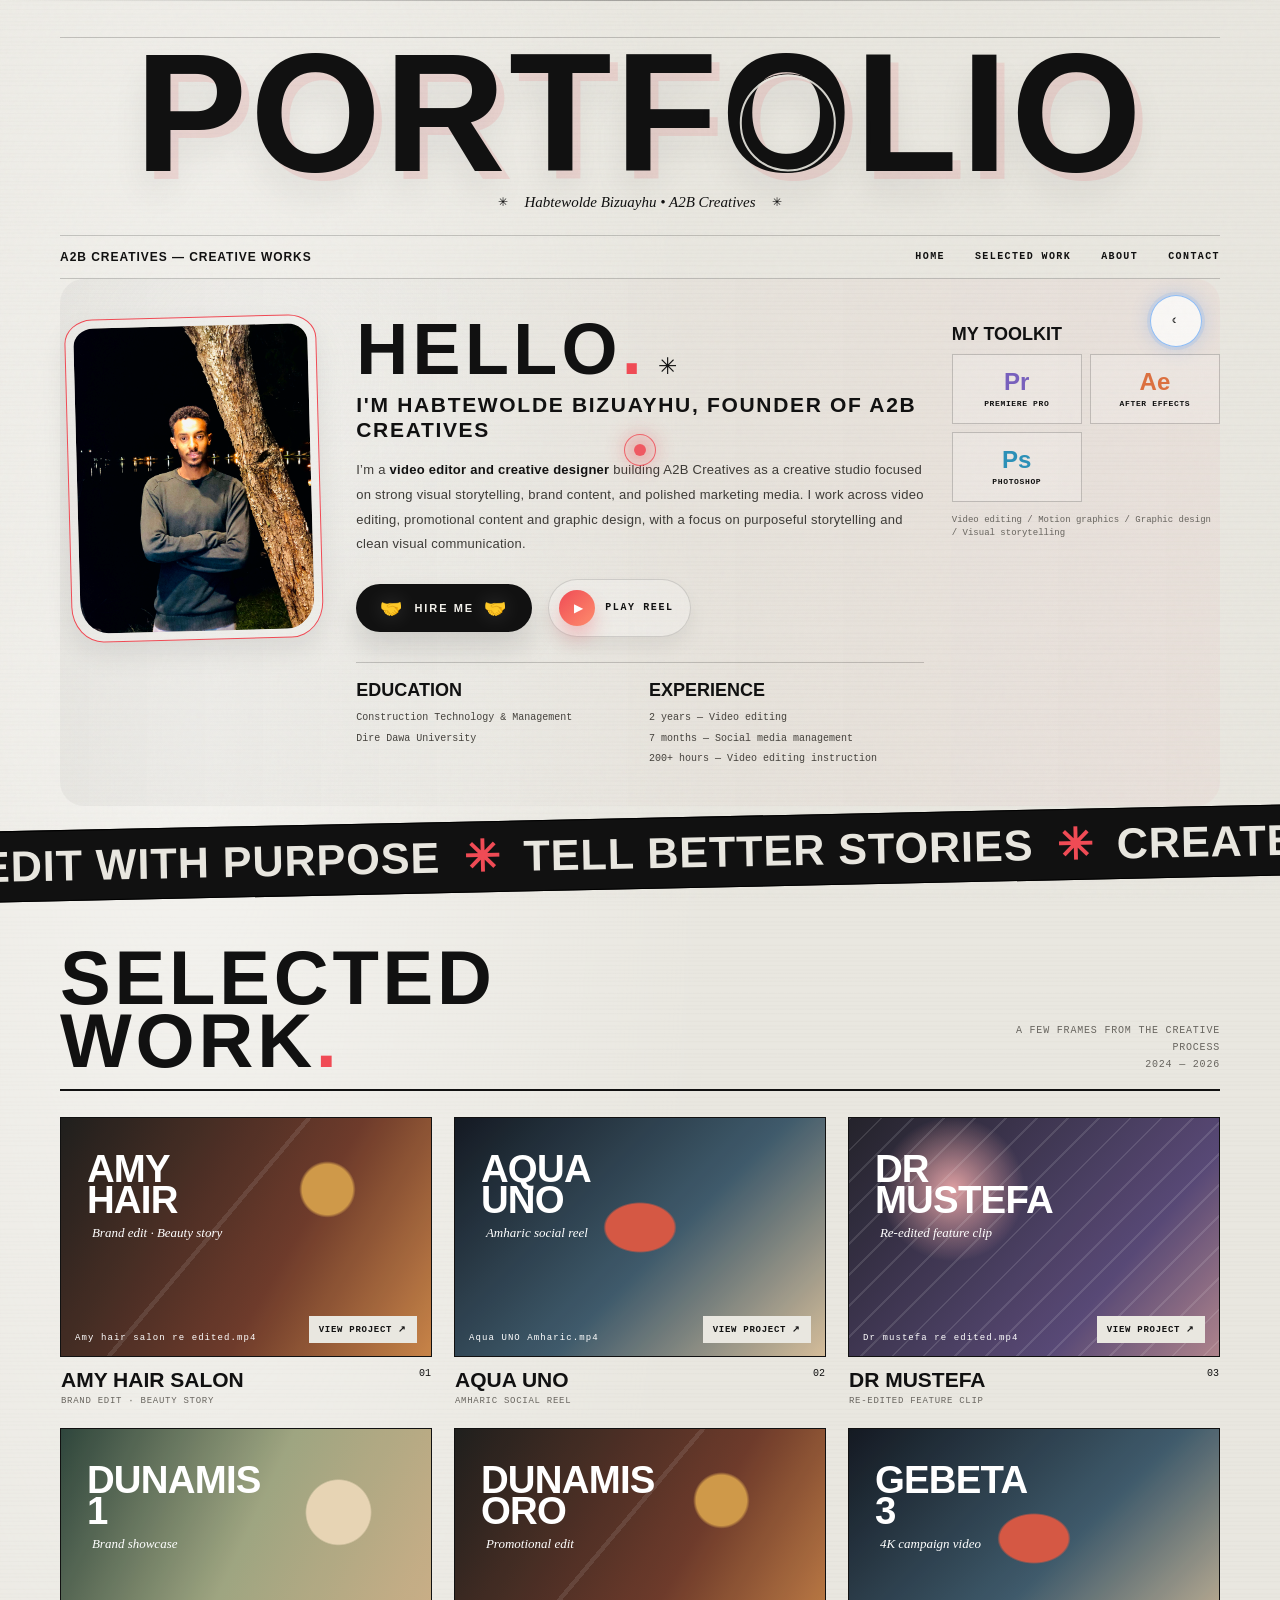
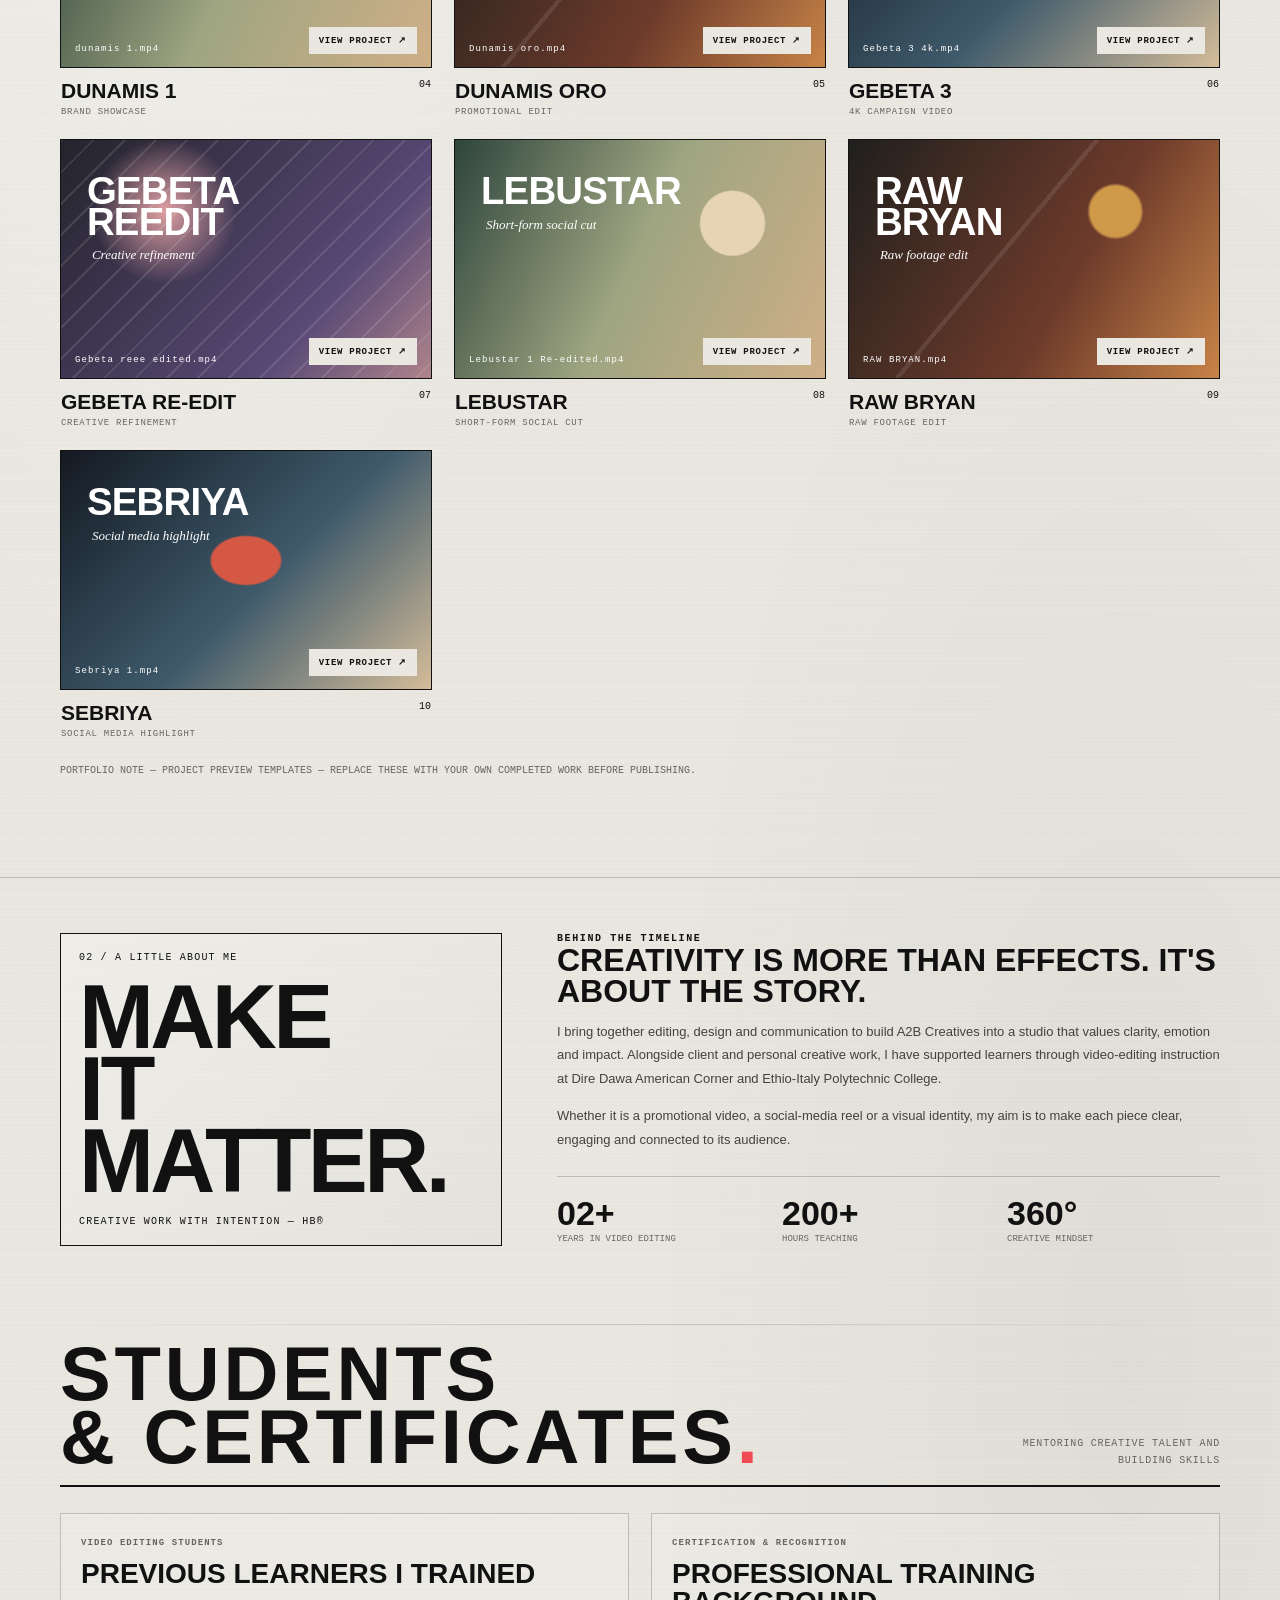
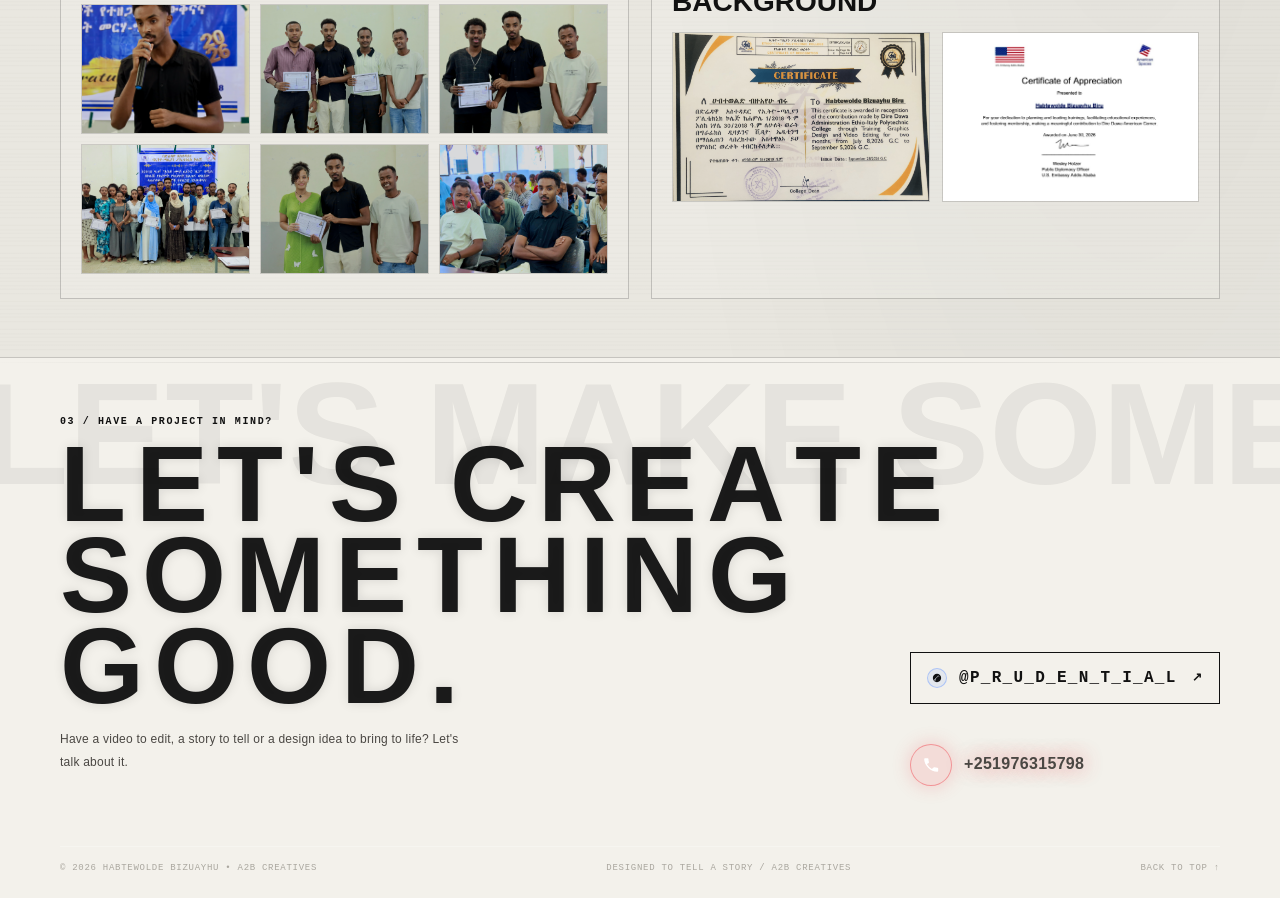
==== habtewolde-portfolio-website/habtewolde-portfolio-html-css-js/habtewolde-portfolio/index.html @ a8f9d408 "Portfolio update" ====
<!DOCTYPE html>
<html lang="en">
<head>
  <meta charset="UTF-8" />
  <meta name="viewport" content="width=device-width, initial-scale=1.0" />
  <meta name="theme-color" content="#e9e7e0" />
  <meta name="description" content="Portfolio of Habtewolde Bizuayhu — video editor and creative designer based in Dire Dawa, Ethiopia." />
  <title>Habtewolde Bizuayhu — Creative Portfolio</title>
  <link rel="stylesheet" href="css/style.css" />

</head>
<body>
  <div class="grain" aria-hidden="true"></div>
  <header class="wrap" id="home">
    <div class="topline"><span></span><span></span></div>
    <div class="masthead">
      <h1>PORTF<span class="cut">O</span>LIO</h1>
      <div class="signature">Habtewolde Bizuayhu • A2B Creatives</div>
    </div>
    <nav class="nav" aria-label="Main navigation">
      <a class="nav-brand" href="#home">A2B CREATIVES — CREATIVE WORKS</a>
      <button class="menu-toggle" id="menuToggle" type="button" aria-label="Open navigation" aria-controls="navLinks" aria-expanded="false">☰</button>
      <div class="nav-links" id="navLinks">
        <a href="#home">Home</a><a href="#work">Selected work</a><a href="#about">About</a><a href="#contact">Contact</a>
      </div>
    </nav>
  </header>

  <main>
    <section class="wrap intro" aria-labelledby="hello-title">
      <button class="theme-toggle" id="themeToggle" type="button" aria-label="Toggle brightness mode">
        <span class="theme-toggle__label">☾</span>
      </button>
      <div class="portrait-column reveal">
        <div class="portrait-frame">
          <div class="portrait-inner" id="portraitBox">
            <span class="portrait-thought" aria-hidden="true">HELLO</span>
            <svg viewBox="0 0 220 290" role="img" aria-label="Portrait of Habtewolde Bizuayhu">
              <rect width="220" height="290" fill="#c4c0b7"/>
              <path d="M18 290c8-62 38-93 92-93s84 31 92 93" fill="#252525"/>
              <path d="M74 197l36 36 36-36-10-25H84z" fill="#d4a17f"/>
              <path d="M62 103c0-51 23-76 51-76 36 0 53 29 53 76l-7 61c-5 35-26 54-47 54-25 0-43-22-48-54z" fill="#8d5d43"/>
              <path d="M58 112c-7-51 14-92 57-92 39 0 62 31 54 92-13-22-24-40-45-49-14 20-38 31-66 34z" fill="#191817"/>
              <path d="M81 127q10-7 20 0M125 127q10-7 20 0" stroke="#211713" stroke-width="5" fill="none" stroke-linecap="round"/>
              <path d="M104 153q8 6 16 0" stroke="#4e3025" stroke-width="3" fill="none" stroke-linecap="round"/>
              <path d="M92 174q18 14 37 0" stroke="#5b3028" stroke-width="4" fill="none" stroke-linecap="round"/>
              <path d="M80 225l30 31 31-31 29 65H51z" fill="#ece9e1"/>
              <path d="M110 256l-12 34h25z" fill="#b9b5ac"/>
            </svg>
            <img src="assets/IMG_8840.png" alt="Portrait of Habtewolde Bizuayhu" />
          </div>
        </div>
      </div>

      <div class="intro-main reveal" id="about-intro">
        <div class="hello"><h2 id="hello-title">HELLO<span style="color:var(--red)">.</span></h2><span class="asterisk">✳</span></div>
        <div class="name-line">I'm Habtewolde Bizuayhu, founder of A2B Creatives</div>
        <p class="bio">I’m a <strong>video editor and creative designer</strong> building A2B Creatives as a creative studio focused on strong visual storytelling, brand content, and polished marketing media. I work across video editing, promotional content and graphic design, with a focus on purposeful storytelling and clean visual communication.</p>
        <div class="hero-cta" aria-label="Primary actions">
          <a class="hire-button" href="#contact" aria-label="Hire me">
            <span class="hand hand-left" aria-hidden="true">🤝</span>
            <span>Hire me</span>
            <span class="hand hand-right" aria-hidden="true">🤝</span>
          </a>
          <a class="play-button" href="#work" aria-label="Watch portfolio reel">
            <span class="play-icon" aria-hidden="true">▶</span>
            <span class="play-label">Play reel</span>
          </a>
        </div>
        <div class="intro-meta">
          <div class="meta-block"><h3>EDUCATION</h3><p>Construction Technology &amp; Management</p><p>Dire Dawa University</p></div>
          <div class="meta-block"><h3>EXPERIENCE</h3><p>2 years — Video editing</p><p>7 months — Social media management</p><p>200+ hours — Video editing instruction</p></div>
        </div>
      </div>

      <aside class="skills reveal">
        <h3>MY TOOLKIT</h3>
        <div class="skill-grid">
          <div class="skill"><span class="skill-mark">Pr</span><small>Premiere Pro</small></div>
          <div class="skill"><span class="skill-mark">Ae</span><small>After Effects</small></div>
          <div class="skill"><span class="skill-mark">Ps</span><small>Photoshop</small></div>
        </div>
        <p class="skill-caption">Video editing / Motion graphics / Graphic design / Visual storytelling</p>
      </aside>
    </section>

    <div class="ticker" aria-label="Creative services">
      <div class="ticker-track"><span>EDIT WITH PURPOSE <b>✳</b> TELL BETTER STORIES <b>✳</b> CREATE WITH IMPACT <b>✳</b> EDIT WITH PURPOSE <b>✳</b> TELL BETTER STORIES <b>✳</b> CREATE WITH IMPACT <b>✳</b></span><span aria-hidden="true">EDIT WITH PURPOSE <b>✳</b> TELL BETTER STORIES <b>✳</b> CREATE WITH IMPACT <b>✳</b> EDIT WITH PURPOSE <b>✳</b> TELL BETTER STORIES <b>✳</b> CREATE WITH IMPACT <b>✳</b></span></div>
    </div>

    <section class="wrap work" id="work">
      <div class="section-head reveal"><h2>SELECTED<br>WORK<span style="color:var(--red)">.</span></h2><p>A few frames from the creative process<br>2024 — 2026</p></div>
      <div class="work-grid" id="workGrid" aria-live="polite"></div>
      <p class="work-note">PORTFOLIO NOTE — PROJECT PREVIEW TEMPLATES — REPLACE THESE WITH YOUR OWN COMPLETED WORK BEFORE PUBLISHING.</p>
    </section>

    <section class="about" id="about">
      <div class="wrap about-layout">
        <div class="about-stamp reveal"><span>02 / A little about me</span><strong>MAKE<br>IT<br>MATTER.</strong><span>Creative work with intention — HB®</span></div>
        <div class="about-copy reveal">
          <div class="eyebrow">Behind the timeline</div>
          <h3>CREATIVITY IS MORE THAN EFFECTS. IT'S ABOUT THE STORY.</h3>
          <p>I bring together editing, design and communication to build A2B Creatives into a studio that values clarity, emotion and impact. Alongside client and personal creative work, I have supported learners through video-editing instruction at Dire Dawa American Corner and Ethio-Italy Polytechnic College.</p>
          <p>Whether it is a promotional video, a social-media reel or a visual identity, my aim is to make each piece clear, engaging and connected to its audience.</p>
          <div class="stats">
            <div class="stat"><strong>02+</strong><span>Years in video editing</span></div>
            <div class="stat"><strong>200+</strong><span>Hours teaching</span></div>
            <div class="stat"><strong>360°</strong><span>Creative mindset</span></div>
          </div>
        </div>
      </div>
    </section>

    <section class="wrap experience-showcase reveal">
      <div class="section-head"><h2>STUDENTS<br>&amp; CERTIFICATES<span style="color:var(--red)">.</span></h2><p>Mentoring creative talent and building skills</p></div>
      <div class="experience-grid">
        <div class="experience-card">
          <span class="card-kicker">Video editing students</span>
          <h3>Previous learners I trained</h3>
          <div class="student-gallery" aria-label="Gallery of previous students">
            <img class="gallery-image" src="assets/CLASSSTUDENT1.JPG" alt="Student 1" />
            <img class="gallery-image" src="assets/CLASSSTUDENT2.JPG" alt="Student 2" />
            <img class="gallery-image" src="assets/CLASSSTUDENT3.JPG" alt="Student 3" />
            <img class="gallery-image" src="assets/CLASSSTUDENT4.JPG" alt="Student 4" />
            <img class="gallery-image" src="assets/CLASSSTUDENT5.JPG" alt="Student 5" />
            <img class="gallery-image" src="assets/CLASSSTUDENT6.JPG" alt="Student 6" />
          </div>
        </div>
        <div class="experience-card">
          <span class="card-kicker">Certification &amp; recognition</span>
          <h3>Professional training background</h3>
          <div class="certificate-gallery" aria-label="Professional training certificates">
            <img class="gallery-image" src="assets/CERTEFICATE22.png" alt="Certificate 22" />
            <img class="gallery-image" src="assets/CERTEFICATE2.PNG" alt="Certificate 2" />
          </div>
          <ul>
          </ul>
        </div>
      </div>
    </section>

    <section class="contact" id="contact">
      <div class="wrap contact-inner">
        <div>
          <div class="eyebrow">03 / Have a project in mind?</div>
          <h2 class="contact-headline" aria-label="Let's create something good">LET'S CREATE<br>SOMETHING<br>GOOD.</h2>
          <p>Have a video to edit, a story to tell or a design idea to bring to life? Let's talk about it.</p>
        </div>
        <div class="contact-actions">
          <a class="contact-button telegram-link" id="telegramLink" href="https://t.me/p_r_u_d_e_n_t_i_a_l" target="_blank" rel="noopener noreferrer">
            <span class="telegram-label">
              <span class="telegram-icon" aria-hidden="true">
                <svg viewBox="0 0 24 24" role="img" aria-label="Telegram logo">
                  <path d="M12 22c5.523 0 10-4.477 10-10S17.523 2 12 2 2 6.477 2 12s4.477 10 10 10zm4.76-14.74c-.2-.08-.44-.08-.66-.02-.2.06-.4.18-.56.34L9.98 12.3l-1.86 5.7a.74.74 0 0 1-1.12.4l-1.4-1.02a.76.76 0 0 1-.16-1.1l.52-.76 8.18-8.84a1.24 1.24 0 0 1 1.7-.1c.28.24.38.62.28.96-.1.36-.38.66-.7.8l-5.34 2.67 5.7-3.56c.2-.12.42-.2.64-.22.26-.05.54.02.74.2.2.18.34.46.34.76-.02.3-.16.58-.42.76l-9.3 6.18 4.9 3.34c.28.18.53.25.77.25.02 0 .04 0 .06 0 .3-.02.58-.16.8-.38a1.02 1.02 0 0 0 .18-1.04l-1.46-4.41 3.96-4.52c.08-.08.16-.18.22-.28.1-.18.12-.4.08-.6-.06-.22-.2-.42-.38-.56z" fill="currentColor"/>
                </svg>
              </span>
              <span>@p_r_u_d_e_n_t_i_a_l</span>
            </span>
            <span>↗</span>
          </a>
          <p class="eyebrow" style="color:#aaa79f;margin:8px 0 0"></p>
          <div class="contact-phone-row" id="contactPhone" aria-label="Phone number">
            <span class="phone-icon" aria-hidden="true">
              <svg viewBox="0 0 24 24" role="img" aria-label="Phone icon">
                <path d="M6.6 10.8a15.86 15.86 0 0 0 6.6 6.6l2.2-2.2a1.1 1.1 0 0 1 1.12-.26c1.24.4 2.58.62 3.96.62a1.1 1.1 0 0 1 1.1 1.1V20a1.1 1.1 0 0 1-1.1 1.1C11.45 21.1 2.9 12.55 2.9 4.1A1.1 1.1 0 0 1 4 3h3.5a1.1 1.1 0 0 1 1.1 1.1c0 1.38.22 2.72.62 3.96.1.42.02.9-.25 1.23L6.6 10.8z" fill="currentColor"/>
              </svg>
            </span>
            <p class="contact-phone">+251976315798</p>
          </div>
        </div>
      </div>
      <footer class="wrap footer"><span>© <span id="year"></span> Habtewolde Bizuayhu • A2B Creatives</span><span>Designed to tell a story / A2B Creatives</span><a href="#home">Back to top ↑</a></footer>
    </section>
  </main>

  <div class="modal" id="projectModal" role="dialog" aria-modal="true" aria-labelledby="modalTitle">
    <div class="modal-panel">
      <button class="modal-close" id="modalClose" type="button" aria-label="Close project">×</button>
      <div class="eyebrow" id="modalEyebrow">Selected work / 01</div>
      <h3 id="modalTitle">Project title</h3>
      <div class="modal-media" id="modalMedia"><div><strong>YOUR PROJECT PREVIEW</strong><span>Add your video link in the website settings.</span></div></div>
      <p id="modalDescription">Selected project.</p>
      <p class="modal-help">Portfolio preview</p>
    </div>
  </div>

  <div class="custom-cursor ring" aria-hidden="true"></div>
  <div class="custom-cursor dot" aria-hidden="true"></div>
  <script src="js/script.js" defer></script>

</body>
</html>
---- habtewolde-portfolio-website/habtewolde-portfolio-html-css-js/habtewolde-portfolio/css/style.css ----
:root {
      --paper: #e9e7e0;
      --paper-light: #f3f1eb;
      --ink: #111111;
      --muted: #68655f;
      --line: rgba(17,17,17,.20);
      --red: #f04b55;
      --display: "Robern", "Segoe UI", "Arial", sans-serif;
      --body: "Robern", "Segoe UI", "Helvetica Neue", sans-serif;
      --mono: "SFMono-Regular", "Consolas", "Courier New", monospace;
      --page: min(1160px, calc(100% - 64px));
    }
    * { box-sizing: border-box; }
    html { scroll-behavior: smooth; scroll-padding-top: 90px; }
    section[id], .work, .contact, .about { scroll-margin-top: 90px; }
    body {
      margin: 0;
      color: var(--ink);
      background: var(--paper);
      font-family: var(--body);
      overflow-x: hidden;
      background-image:
        radial-gradient(ellipse at 15% 18%, rgba(255,255,255,.48), transparent 34%),
        radial-gradient(ellipse at 88% 72%, rgba(0,0,0,.045), transparent 30%),
        repeating-linear-gradient(0deg, rgba(40,35,25,.018) 0px, rgba(40,35,25,.018) 1px, transparent 1px, transparent 4px);
    }
    a { color: inherit; text-decoration: none; }
    button, input { font: inherit; }
    button { cursor: pointer; }
    html, body { cursor: none; }
    .custom-cursor {
      position: fixed;
      left: 0;
      top: 0;
      pointer-events: none;
      z-index: 9999;
      opacity: 0;
      transform: translate(-50%, -50%);
      transition: width 0.18s ease, height 0.18s ease, opacity 0.18s ease, background 0.18s ease, border-color 0.18s ease, box-shadow 0.18s ease;
    }
    .custom-cursor.dot {
      width: 12px;
      height: 12px;
      border-radius: 50%;
      background: rgba(240, 75, 85, 0.9);
      box-shadow: 0 0 18px rgba(240, 75, 85, 0.9), 0 0 32px rgba(240, 75, 85, 0.45);
    }
    .custom-cursor.ring {
      width: 32px;
      height: 32px;
      border-radius: 50%;
      border: 1px solid rgba(240, 75, 85, 0.8);
      background: rgba(240, 75, 85, 0.08);
      box-shadow: 0 0 20px rgba(240, 75, 85, 0.15);
    }
    body.cursor-ready .custom-cursor { opacity: 1; }
    body.cursor-hover .custom-cursor.ring {
      width: 52px;
      height: 52px;
      background: rgba(240, 75, 85, 0.15);
      border-color: rgba(240, 75, 85, 1);
    }
    body.cursor-hover .custom-cursor.dot {
      width: 16px;
      height: 16px;
      background: rgba(240, 75, 85, 1);
    }
    .grain { position: fixed; inset: 0; z-index: 20; pointer-events: none; opacity: .10; mix-blend-mode: multiply; background-image: url("data:image/svg+xml,%3Csvg viewBox='0 0 180 180' xmlns='http://www.w3.org/2000/svg'%3E%3Cfilter id='n'%3E%3CfeTurbulence type='fractalNoise' baseFrequency='.88' numOctaves='3' stitchTiles='stitch'/%3E%3C/filter%3E%3Crect width='100%25' height='100%25' filter='url(%23n)' opacity='.24'/%3E%3C/svg%3E"); }
    .wrap { width: var(--page); margin: 0 auto; }
    .eyebrow { font: 700 10px/1.2 var(--mono); letter-spacing: .16em; text-transform: uppercase; }
    .topline { display:flex; justify-content:space-between; align-items:center; padding: 21px 0 16px; font: 700 10px var(--mono); letter-spacing:.18em; text-transform:uppercase; }
    .topline span:last-child { text-align:right; }
    .masthead { position:relative; text-align:center; border-top:1px solid var(--line); padding: 12px 0 0; }
    .masthead-kicker { font: 700 10px var(--mono); letter-spacing:.24em; text-transform:uppercase; }
    .masthead h1 {
      margin: -3px 0 -4px;
      font: 900 clamp(64px, 13.7vw, 168px)/.79 var(--display);
      letter-spacing:.02em;
      text-transform:uppercase;
      position: relative;
      display: inline-block;
      animation: titleFloat 3.8s ease-in-out infinite alternate;
      text-shadow: 0 0 0 rgba(17,17,17,0), 8px 8px 0 rgba(240,75,85,.12), 0 20px 35px rgba(17,17,17,.08);
    }
    .masthead h1 .cut {
      display:inline-block;
      position:relative;
      transform-origin:center;
      animation: cutPulse 3s ease-in-out infinite;
    }
    .masthead h1 .cut::after { content:""; position:absolute; left:50%; top:50%; width:.55em; height:.55em; transform:translate(-50%,-40%); border:2px solid var(--paper); border-radius:50%; box-shadow:0 0 0 1px var(--ink); opacity:.9; }
    @keyframes titleFloat {
      0% { transform: translateY(0) rotate(-1deg); }
      100% { transform: translateY(-6px) rotate(1deg); }
    }
    @keyframes cutPulse {
      0%, 100% { transform: scale(1); }
      50% { transform: scale(1.12); }
    }
    .signature { display:flex; justify-content:center; align-items:center; gap:16px; margin:18px 0 24px; font: italic 15px Georgia, serif; }
    .signature::before,.signature::after { content:"✳"; font: 12px var(--body); }
    .nav { display:flex; align-items:center; justify-content:space-between; border-top:1px solid var(--line); border-bottom:1px solid var(--line); padding:14px 0; }
    .nav-brand { font:900 12px var(--display); letter-spacing:.08em; }
    .nav-links { display:flex; gap:30px; font:700 10px var(--mono); letter-spacing:.14em; text-transform:uppercase; }
    .nav-links a { position:relative; }
    .nav-links a::after { content:""; position:absolute; height:1px; bottom:-5px; left:0; width:0; background:var(--ink); transition:width .25s; }
    .nav-links a:hover::after { width:100%; }
    .menu-toggle { display:none; background:none; border:0; font-size:22px; }

    .intro {
      display:grid;
      grid-template-columns: minmax(210px, .78fr) minmax(0, 1.65fr) minmax(190px, .78fr);
      gap:28px;
      padding:38px 0 34px;
      align-items:start;
      position:relative;
      background:
        radial-gradient(circle at 18% 18%, rgba(255,255,255,0.22), transparent 22%),
        linear-gradient(90deg, rgba(17,17,17,0.04), rgba(17,17,17,0.01) 35%, rgba(240,75,85,0.04));
      border-radius: 24px;
      transition: background .35s ease, filter .35s ease;
    }
    .theme-toggle {
      position:absolute;
      top:16px;
      right:18px;
      z-index:2;
      width:52px;
      height:52px;
      display:grid;
      place-items:center;
      padding:0;
      border:1px solid rgba(96,165,250,0.7);
      background: rgba(255,255,255,0.72);
      color: var(--ink);
      border-radius: 50%;
      box-shadow: 0 0 0 3px rgba(96,165,250,0.14), 0 0 20px rgba(59,130,246,0.24);
      cursor:pointer;
      transition: background .2s ease, transform .2s ease, box-shadow .2s ease, border-color .2s ease;
    }
    .theme-toggle__label {
      display:inline-block;
      font:700 8px var(--mono);
      letter-spacing:.12em;
      text-transform:uppercase;
      transform: scale(.9);
    }
    .theme-toggle:hover {
      transform: translateY(-1px) scale(1.04);
      box-shadow: 0 0 0 4px rgba(96,165,250,0.22), 0 0 24px rgba(59,130,246,0.32);
    }
    body.theme-dark .intro {
      background:
        radial-gradient(circle at 22% 18%, rgba(255,255,255,0.06), transparent 18%),
        linear-gradient(90deg, rgba(17,17,17,0.24), rgba(17,17,17,0.1) 34%, rgba(240,75,85,0.12));
    }
    body.theme-dark {
      --paper: #111111;
      --paper-light: #171717;
      --ink: #f5f2ed;
      --muted: rgba(245,242,237,0.72);
      --line: rgba(255,255,255,0.12);
      --red: #ff6d77;
      background: #141414;
      color: #f5f2ed;
    }
    body.theme-dark .topline,
    body.theme-dark .nav,
    body.theme-dark .meta-block p,
    body.theme-dark .bio,
    body.theme-dark .skill-caption,
    body.theme-dark .project-info p,
    body.theme-dark .about-copy p,
    body.theme-dark .contact p,
    body.theme-dark .footer,
    body.theme-dark .section-head p,
    body.theme-dark .card-kicker,
    body.theme-dark .work-note,
    body.theme-dark .eyebrow,
    body.theme-dark .experience-card li,
    body.theme-dark .about-stamp span,
    body.theme-dark .stat span {
      color: rgba(245,242,237,0.78);
    }
    body.theme-dark .nav-brand,
    body.theme-dark .name-line,
    body.theme-dark .hello h2,
    body.theme-dark .project-info h3,
    body.theme-dark .about-copy h3,
    body.theme-dark .experience-card h3,
    body.theme-dark .contact h2,
    body.theme-dark .masthead h1,
    body.theme-dark .signature,
    body.theme-dark .contact-phone,
    body.theme-dark .topline span,
    body.theme-dark .nav-links a,
    body.theme-dark .socials a {
      color: #f7f4ef;
    }
    body.theme-dark .theme-toggle {
      background: rgba(15,23,42,0.88);
      color: #eaf3ff;
      border-color: rgba(96,165,250,0.8);
      box-shadow: 0 0 0 3px rgba(96,165,250,0.2), 0 0 22px rgba(96,165,250,0.36);
    }
    .portrait-column { position:relative; }
    .portrait-frame {
      position:relative;
      aspect-ratio: .78;
      border:1px solid var(--red);
      padding:8px;
      max-width:252px;
      margin:0 auto;
      transform:rotate(-1.5deg);
      background:rgba(255,255,255,.12);
      animation:portraitBounce 3.4s ease-in-out infinite;
      border-radius: 28px 28px 32px 32px / 24px 24px 36px 36px;
      box-shadow: 0 12px 28px rgba(17,17,17,.08);
    }
    .portrait-inner {
      position:relative;
      width:100%;
      height:100%;
      overflow:hidden;
      background:linear-gradient(145deg,#d3d0c8,#a6a39d);
      display:grid;
      place-items:center;
      transition: transform .25s ease, box-shadow .25s ease, filter .25s ease;
      border-radius: 20px 20px 28px 28px / 18px 18px 32px 32px;
      isolation:isolate;
    }
    .portrait-inner::before { content:""; position:absolute; inset:10px; border:1px solid rgba(0,0,0,.15); border-radius: 18px 18px 26px 26px / 16px 16px 28px 28px; }
    .portrait-thought {
      position:absolute;
      top:16px;
      left:50%;
      transform: translate(-50%, 12px) scale(.8);
      z-index:4;
      font:700 10px var(--mono);
      letter-spacing:.18em;
      text-transform:uppercase;
      color:var(--ink);
      background:rgba(255,255,255,.92);
      border:1px solid rgba(17,17,17,.14);
      border-radius:999px;
      padding:8px 12px;
      opacity:0;
      transition: transform .25s ease, opacity .25s ease, box-shadow .25s ease;
      box-shadow: 0 12px 18px rgba(17,17,17,.08);
      pointer-events:none;
    }
    .portrait-thought::after {
      content:"";
      position:absolute;
      left:50%;
      bottom:-7px;
      width:10px;
      height:10px;
      background:rgba(255,255,255,.92);
      border-right:1px solid rgba(17,17,17,.14);
      border-bottom:1px solid rgba(17,17,17,.14);
      transform: translateX(-50%) rotate(45deg);
    }
    .portrait-inner svg { width:88%; height:88%; position:relative; z-index:1; }
    .portrait-inner img {
      position:absolute;
      inset:0;
      width:100%;
      height:100%;
      object-fit:cover;
      z-index:2;
      transition: transform .28s ease, filter .28s ease, brightness .28s ease, box-shadow .28s ease;
      filter: contrast(1.02) saturate(1.04);
    }
    .portrait-inner:hover img,
    .portrait-inner:focus-within img {
      transform: scale(1.16) translate(-8px, -6px);
      filter: contrast(1.2) saturate(1.28) brightness(1.12);
      box-shadow: 0 22px 30px rgba(17,17,17,.18);
    }
    .portrait-inner:hover .portrait-thought,
    .portrait-inner:focus-within .portrait-thought {
      opacity:1;
      transform: translate(-50%, 0) scale(1);
    }
    .portrait-inner:hover,
    .portrait-inner:focus-within {
      transform: translate(-8px, -10px) scale(1.04);
      box-shadow: 0 24px 38px rgba(17,17,17,.15);
    }
    .portrait-frame:hover {
      transform: rotate(-1.5deg) translateY(-4px);
    }
    @keyframes portraitBounce {
      0%, 100% { transform: rotate(-1.5deg) translateY(0); }
      50% { transform: rotate(-1.5deg) translateY(-8px); }
    }
    .intro-main { padding-top:2px; }
    .hello { display:flex; align-items:baseline; gap:12px; margin-bottom:10px; }
    .hello h2 {
      margin:0;
      font:900 clamp(42px,6vw,72px)/.85 var(--display);
      letter-spacing:.06em;
      text-transform:uppercase;
      animation: helloPulse 2.6s ease-in-out infinite alternate;
      display:inline-block;
    }
    @keyframes helloPulse {
      0% { transform: translateY(0) scale(1); opacity: .96; }
      50% { transform: translateY(-6px) scale(1.06); opacity: 1; }
      100% { transform: translateY(0) scale(1); opacity: 1; }
    }
    .hello .asterisk { font-size:23px; }
    .name-line { font:800 clamp(15px,2vw,21px)/1.2 var(--display); letter-spacing:.08em; text-transform:uppercase; margin:12px 0 16px; }
    .bio { max-width:575px; font-size:13px; line-height:1.9; letter-spacing:0.02em; color:#3d3b37; margin:0; }
    .bio strong { color:var(--ink); }
    .hero-cta {
      display:flex;
      align-items:center;
      gap:16px;
      flex-wrap:wrap;
      margin-top:22px;
    }
    .hire-button,
    .play-button {
      display:inline-flex;
      align-items:center;
      justify-content:center;
      border-radius:999px;
      transition: transform .25s ease, box-shadow .25s ease, border-color .25s ease, background .25s ease;
    }
    .hire-button {
      position: relative;
      background: var(--ink);
      color: var(--paper-light);
      border: 1px solid rgba(17,17,17,.15);
      padding: 14px 22px;
      min-width: 176px;
      gap: 10px;
      font: 800 11px/1 var(--body);
      letter-spacing: .18em;
      text-transform: uppercase;
      box-shadow: 0 16px 28px rgba(17,17,17,.12);
      overflow: visible;
    }
    .hire-button .hand {
      display:inline-flex;
      align-items:center;
      justify-content:center;
      font-size: 18px;
      transform-origin:center;
      filter: drop-shadow(0 0 10px rgba(255,255,255,0.18));
      animation: handWave 2.1s ease-in-out infinite;
    }
    .hire-button .hand-left { animation-delay: 0s; }
    .hire-button .hand-right { animation-delay: .2s; }
    .hire-button:active {
      animation: hirePress .26s ease-in-out;
    }
    .hire-button:hover {
      transform: translateY(-2px);
      box-shadow: 0 18px 32px rgba(17,17,17,.18);
    }
    @keyframes handWave {
      0%, 100% { transform: rotate(0deg) translateY(0); }
      20% { transform: rotate(-12deg) translateY(-1px); }
      50% { transform: rotate(12deg) translateY(-2px); }
      80% { transform: rotate(-8deg) translateY(0); }
    }
    @keyframes hirePress {
      0% { transform: scale(1); }
      35% { transform: scale(0.97) translateY(1px); }
      100% { transform: scale(1); }
    }
    .play-button {
      gap:10px;
      padding: 10px 16px 10px 10px;
      background: rgba(255,255,255,.24);
      border: 1px solid rgba(17,17,17,.14);
      color: var(--ink);
      box-shadow: 0 10px 20px rgba(17,17,17,.06);
      animation: playReelWave 1.8s ease-in-out infinite;
    }
    @keyframes playReelWave {
      0%, 100% { transform: translateX(0); }
      25% { transform: translateX(-4px); }
      50% { transform: translateX(4px); }
      75% { transform: translateX(-2px); }
    }
    .play-icon {
      width: 36px;
      height: 36px;
      display:grid;
      place-items:center;
      border-radius:50%;
      background: linear-gradient(135deg, var(--red), #ff8d6d);
      color: #fff;
      font-size: 12px;
      box-shadow: 0 12px 18px rgba(240,75,85,.26);
      padding-left: 2px;
    }
    .play-label {
      font: 700 10px/1 var(--mono);
      letter-spacing: .16em;
      text-transform: uppercase;
    }
    .play-button:hover {
      transform: translateY(-2px) scale(1.02);
      border-color: rgba(240,75,85,.5);
      box-shadow: 0 16px 26px rgba(240,75,85,.14);
    }
    .intro-meta { display:grid; grid-template-columns:1fr 1fr; gap:18px; margin-top:25px; padding-top:17px; border-top:1px solid var(--line); }
    .meta-block h3,.skills h3 { margin:0 0 9px; font:900 18px var(--display); text-transform:uppercase; }
    .meta-block p { margin:0 0 5px; font:10px/1.55 var(--mono); color:#45423d; }
    .skills { padding-top:7px; }
    .skill-grid { display:grid; grid-template-columns:repeat(2, 1fr); gap:8px; }
    .skill { min-height:70px; border:1px solid var(--line); display:flex; flex-direction:column; align-items:center; justify-content:center; gap:5px; background:rgba(255,255,255,.17); transition:transform .2s,background .2s; }
    .skill:hover { transform:translateY(-3px); background:rgba(255,255,255,.55); }
    .skill-mark { font:900 24px var(--display); line-height:1; }
    .skill:nth-child(1) .skill-mark { color:#7860bd; }
    .skill:nth-child(2) .skill-mark { color:#dc7040; }
    .skill:nth-child(3) .skill-mark { color:#2c91b8; }
    .skill:nth-child(4) .skill-mark { color:#c64d71; }
    .skill small { font:700 8px var(--mono); letter-spacing:.08em; text-transform:uppercase; }
    .skill-caption { font:9px/1.5 var(--mono); color:var(--muted); margin:12px 0 0; }

    .ticker { position:relative; width:100%; overflow:hidden; background:var(--ink); color:var(--paper); transform:rotate(-1.2deg) scale(1.03); padding:13px 0 12px; margin:13px 0 42px; border-block:1px solid #000; }
    .ticker-track { display:flex; width:max-content; animation:marquee 28s linear infinite; }
    .ticker span { white-space:nowrap; font:900 clamp(22px,4vw,42px)/1 var(--display); letter-spacing:.02em; text-transform:uppercase; padding-right:25px; }
    .ticker b { color:var(--red); padding:0 10px; }
    @keyframes marquee { to { transform:translateX(-50%); } }

    .section-head { display:flex; justify-content:space-between; align-items:end; border-bottom:2px solid var(--ink); padding-bottom:16px; margin-bottom:26px; }
    .section-head h2 { margin:0; font:900 clamp(38px,7vw,76px)/.84 var(--display); letter-spacing:.05em; text-transform:uppercase; }
    .section-head p { margin:0; max-width:240px; text-align:right; font:10px/1.7 var(--mono); letter-spacing:.08em; text-transform:uppercase; color:var(--muted); }
    .work { padding:16px 0 88px; }
    .work::before,
    .about::before,
    .experience-showcase::before,
    .contact::before {
      content:"";
      position:absolute;
      inset: 0 auto auto 0;
      width: 100%;
      height: 1px;
      background: linear-gradient(90deg, transparent, rgba(17,17,17,0.18), transparent);
      pointer-events:none;
    }
    .work-grid { display:grid; grid-template-columns:repeat(3, minmax(0, 1fr)); gap:22px; }
    .project {
      min-width:0;
      transition: transform .28s ease, filter .28s ease;
    }
    .project:hover,
    .project:focus-within {
      transform: translateY(-6px);
      filter: saturate(1.06);
    }
    .project-visual { width:100%; aspect-ratio:1.55; position:relative; overflow:hidden; background:#1c1c1b; color:white; isolation:isolate; cursor:pointer; border:1px solid var(--ink); transition: box-shadow .28s ease, transform .28s ease, border-color .28s ease; }
    .project-visual::before { content:""; position:absolute; inset:0; opacity:.95; z-index:-1; transition:transform .55s cubic-bezier(.2,.7,.2,1); }
    .project:hover .project-visual::before { transform:scale(1.08); }
    .project:hover .project-visual,
    .project:focus-within .project-visual {
      box-shadow: 0 18px 36px rgba(17,17,17,.12);
      border-color: rgba(240,75,85,.7);
    }
    .project-visual::after { content:"VIEW PROJECT ↗"; position:absolute; right:14px; bottom:13px; padding:8px 10px; color:var(--ink); background:var(--paper); font:700 9px var(--mono); letter-spacing:.08em; }
    .project:hover .project-visual::after,
    .project:focus-visible .project-visual::after {
      transform: translateY(-2px);
      box-shadow: 0 8px 18px rgba(17,17,17,.12);
    }
    .project-visual::after {
      transition: transform .18s ease, box-shadow .18s ease;
    }
    .visual-brand::before { background:radial-gradient(circle at 72% 30%,#d9a04c 0 8%,transparent 9%),linear-gradient(130deg,transparent 0 43%,rgba(255,255,255,.1) 43% 44%,transparent 44%),linear-gradient(120deg,#20201e,#733d2c 60%,#d18a4b); }
    .visual-reel::before { background:radial-gradient(ellipse at 50% 46%,#df5c47 0 13%,transparent 14%),linear-gradient(135deg,#141a23,#415e70 55%,#dfc6a1); }
    .visual-motion::before { background:repeating-linear-gradient(135deg,rgba(255,255,255,.12) 0 2px,transparent 2px 22px),radial-gradient(circle at 28% 30%,#e9a7aa,transparent 23%),linear-gradient(130deg,#25242d,#5c4c7b 70%,#b78a92); }
    .visual-design::before { background:radial-gradient(circle at 75% 35%,#f2debd 0 10%,transparent 10.5%),linear-gradient(115deg,#30483e,#a6ad87 49%,#d9b78d); }
    .visual-type { position:absolute; left:7%; top:15%; right:7%; font:900 clamp(20px, 3vw, 46px)/.8 var(--display); letter-spacing:-.02em; text-transform:uppercase; }
    .visual-type em { display:block; font:italic 13px Georgia,serif; letter-spacing:0; margin:10px 0 0 5px; text-transform:none; }
    .visual-index { position:absolute; left:14px; bottom:13px; font:9px var(--mono); letter-spacing:.12em; }
    .project-info { display:flex; justify-content:space-between; gap:15px; padding:11px 1px 0; align-items:start; }
    .project-info h3 { margin:0 0 4px; font:900 21px var(--display); text-transform:uppercase; }
    .project-info p { margin:0; color:var(--muted); font:9px var(--mono); letter-spacing:.08em; text-transform:uppercase; }
    .project-number { font:10px var(--mono); }
    .work-note { margin-top:24px; font:10px/1.6 var(--mono); color:var(--muted); }

    .about { padding:55px 0 78px; border-top:1px solid var(--line); }
    .about-layout { display:grid; grid-template-columns: .8fr 1.2fr; gap:55px; }
    .about-stamp {
      border:1px solid var(--ink);
      min-height:245px;
      display:flex;
      flex-direction:column;
      justify-content:space-between;
      padding:18px;
      transform:rotate(-1deg);
      transition: transform .28s ease, box-shadow .28s ease, border-color .28s ease;
      background: linear-gradient(135deg, rgba(255,255,255,0.28), rgba(17,17,17,0.02));
    }
    .about-stamp:hover {
      transform: rotate(-1deg) translateY(-4px);
      box-shadow: 0 18px 30px rgba(17,17,17,.08);
      border-color: rgba(240,75,85,.7);
    }
    .about-stamp strong { font:900 clamp(44px,8vw,90px)/.8 var(--display); text-transform:uppercase; letter-spacing:-.04em; }
    .about-stamp span { font:10px var(--mono); text-transform:uppercase; letter-spacing:.12em; }
    .about-copy h3 { margin:0 0 14px; font:900 32px/.95 var(--display); text-transform:uppercase; }
    .about-copy p { font-size:13px; line-height:1.8; color:#45423d; margin:0 0 14px; }
    .stats { display:grid; grid-template-columns:repeat(3,1fr); border-top:1px solid var(--line); margin-top:25px; padding-top:17px; gap:12px; }
    .stat strong { display:block; font:900 34px var(--display); }
    .stat span { display:block; font:9px/1.4 var(--mono); color:var(--muted); text-transform:uppercase; }

    .experience-showcase { padding:18px 0 58px; }
    .experience-grid { display:grid; grid-template-columns: repeat(2, minmax(0, 1fr)); gap:22px; }
    .experience-card {
      border:1px solid var(--line);
      background:rgba(255,255,255,.12);
      padding:24px 20px;
      transition: transform .28s ease, box-shadow .28s ease, border-color .28s ease;
      position:relative;
      overflow:hidden;
    }
    .experience-card::before {
      content:"";
      position:absolute;
      inset:0 auto auto 0;
      width:100%;
      height:2px;
      background: linear-gradient(90deg, rgba(240,75,85,0.9), rgba(240,75,85,0));
      opacity:0;
      transition: opacity .28s ease;
    }
    .experience-card:hover {
      transform: translateY(-5px);
      box-shadow: 0 18px 30px rgba(17,17,17,.08);
      border-color: rgba(240,75,85,.6);
    }
    .experience-card:hover::before { opacity:1; }
    .card-kicker { display:block; margin-bottom:12px; font:700 9px var(--mono); letter-spacing:.12em; text-transform:uppercase; color:var(--muted); }
    .experience-card h3 { margin:0 0 16px; font:900 28px/1 var(--display); text-transform:uppercase; }
    .student-gallery {
      display:grid;
      grid-template-columns: repeat(3, minmax(0, 1fr));
      gap:10px;
      margin-top:8px;
    }
    .student-gallery img {
      width:100%;
      height:130px;
      object-fit:cover;
      border:1px solid rgba(17,17,17,.15);
      display:block;
      transition: transform .2s ease, box-shadow .2s ease, border-color .2s ease;
    }
    .student-gallery img:hover,
    .student-gallery img:focus-visible,
    .certificate-gallery img:hover,
    .certificate-gallery img:focus-visible {
      transform: translateY(-2px);
      box-shadow: 0 10px 18px rgba(17,17,17,.08);
      border-color: rgba(240,75,85,.6);
    }
    .certificate-gallery {
      display:grid;
      grid-template-columns: repeat(2, minmax(0, 1fr));
      gap:12px;
      margin: 8px 0 16px;
    }
    .certificate-gallery img {
      width:100%;
      height:170px;
      object-fit:cover;
      border:1px solid rgba(17,17,17,.15);
      display:block;
      transition: transform .2s ease, box-shadow .2s ease, border-color .2s ease;
    }
    .experience-card ul { margin:0; padding-left:18px; display:grid; gap:10px; font-size:13px; line-height:1.7; color:#3d3b37; }
    .experience-card li::marker { color:var(--red); }

    .contact {
      background: var(--paper-light);
      color: var(--ink);
      padding:58px 0 25px;
      position:relative;
      overflow:hidden;
      border-top:1px solid var(--line);
    }
    body.theme-dark .contact {
      background: #111111;
      color: #f5f2ed;
    }
    .contact::before {
      content:"LET'S MAKE SOMETHING";
      position:absolute;
      white-space:nowrap;
      left:-20px;
      top:4px;
      color: rgba(17,17,17,.06);
      font:900 clamp(54px,12vw,145px)/1 var(--display);
      animation: slideBackground 16s linear infinite alternate;
    }
    body.theme-dark .contact::before {
      color: rgba(255,255,255,.045);
    }
    @keyframes slideBackground {
      0% { transform: translateX(-18px); }
      100% { transform: translateX(30px); }
    }
    .contact-inner { position:relative; z-index:1; display:grid; grid-template-columns:1fr 1fr; gap:30px; align-items:end; }
    .contact h2 {
      margin:12px 0 18px;
      max-width:670px;
      font:900 clamp(52px,9vw,108px)/.82 var(--display);
      letter-spacing:.06em;
      text-transform:uppercase;
      animation: headlineLift 3.2s ease-in-out infinite alternate;
      transform-origin: left center;
      display:flex;
      flex-direction:column;
      gap:0.02em;
      user-select:none;
      cursor:pointer;
    }
    .contact h2 .word-line {
      display:flex;
      flex-wrap:nowrap;
      gap:0.03em;
      width:max-content;
    }
    .contact h2 .letter {
      display:inline-block;
      will-change:transform, opacity, filter, text-shadow;
      transition: transform .8s cubic-bezier(.2,.7,.2,1), opacity .8s ease, filter .8s ease, text-shadow .8s ease;
      transform: translate3d(0,0,0) rotate(0deg);
      color: rgba(17,17,17,0.96);
      text-shadow: 0 0 12px rgba(17,17,17,0.12);
    }
    .contact-headline.is-broken .letter {
      opacity: 0.18;
      filter: blur(1.2px) brightness(1.45) saturate(1.5);
      transform: translate3d(var(--tx), var(--ty), 0) rotate(var(--rot)) skewY(var(--skew));
      text-shadow: 0 0 18px rgba(17,17,17,0.16), 0 0 30px rgba(240,75,85,0.12);
      color: rgba(17,17,17,0.7);
    }
    body.theme-dark .contact h2 .letter,
    body.theme-dark .contact-headline.is-broken .letter {
      color: rgba(255,255,255,0.96);
      text-shadow: 0 0 12px rgba(255,255,255,0.2);
    }
    body.theme-dark .contact-headline.is-broken .letter {
      text-shadow: 0 0 18px rgba(255,255,255,0.42), 0 0 30px rgba(240,75,85,0.18);
      color: rgba(255,255,255,0.7);
    }
    .contact-headline.is-broken .letter:nth-child(odd) {
      transition-delay: 20ms;
    }
    .contact h2::first-line { letter-spacing: .08em; }
    @keyframes headlineLift {
      0% { transform: translate3d(0, 0, 0) rotate(0deg); opacity: .9; }
      50% { transform: translate3d(0, -8px, 0) rotate(-0.7deg); opacity: 1; }
      100% { transform: translate3d(6px, -12px, 0) rotate(0.6deg); opacity: 1; }
    }
    .contact p { max-width:420px; font-size:12px; line-height:1.9; letter-spacing:0.02em; color:#4a4743; }
    .contact-actions { display:flex; flex-direction:column; align-items:flex-start; gap:12px; justify-self:end; width:min(100%,310px); }
    .contact-button {
      display:flex;
      align-items:center;
      justify-content:space-between;
      width:100%;
      padding:15px 16px;
      border:1px solid var(--ink);
      color:var(--ink);
      background: transparent;
      text-transform:uppercase;
      font:700 12px var(--mono);
      letter-spacing:.1em;
      transition:background .2s,color .2s, border-color .2s ease;
    }
    .contact-button:hover { background:var(--ink); color:var(--paper); }
    body.theme-dark .contact p,
    body.theme-dark .contact-button,
    body.theme-dark .contact-phone,
    body.theme-dark .phone-icon,
    body.theme-dark .socials,
    body.theme-dark .socials a {
      color: #f5f2ed;
    }
    body.theme-dark .contact-button {
      border-color: rgba(255,255,255,.8);
    }
    body.theme-dark .contact-button:hover {
      background: rgba(255,255,255,.1);
      color: #fff;
    }
    .telegram-link { gap:10px; }
    .telegram-label { display:inline-flex; align-items:center; gap:12px; }
    .telegram-icon {
      display:inline-flex;
      align-items:center;
      justify-content:center;
      width:20px;
      height:20px;
      color:currentColor;
      background: rgba(119, 160, 255, 0.12);
      border: 1px solid rgba(119, 160, 255, 0.5);
      border-radius: 50%;
      padding: 4px;
      flex-shrink:0;
    }
    .telegram-icon svg { width:16px; height:16px; display:block; }
    .telegram-link .telegram-label span:last-child {
      font-size: 16px !important;
      letter-spacing: .08em;
    }
    .socials { display:flex; flex-wrap:wrap; gap:16px; color:#c6c3bc; font:9px var(--mono); text-transform:uppercase; }
    .socials a:hover { color:white; text-decoration:underline; }
    .contact-phone-row {
      display: inline-flex;
      align-items: center;
      gap: 12px;
      margin-top: 8px;
    }
    .phone-icon {
      display:inline-flex;
      align-items:center;
      justify-content:center;
      width: 42px;
      height: 42px;
      border-radius: 50%;
      background: rgba(240,75,85,0.12);
      border: 1px solid rgba(240,75,85,0.5);
      color: #ffffff;
      box-shadow: 0 0 18px rgba(240,75,85,0.25);
      animation: callPulse 1.8s ease-in-out infinite;
    }
    .phone-icon svg {
      width: 18px;
      height: 18px;
      display:block;
    }
    .contact-phone {
      margin: 0;
      color: #ffffff;
      font: 900 16px/1.05 var(--display) !important;
      font-size: 16px !important;
      letter-spacing: 0.04em;
      text-transform: uppercase;
      animation: phonePulse 2.0s ease-in-out infinite alternate;
      text-shadow: 0 0 18px rgba(240,75,85,0.5), 0 0 35px rgba(240,75,85,0.24), 0 0 60px rgba(255,255,255,0.12);
    }
    @keyframes phonePulse {
      0% { transform: translateY(0) scale(1); opacity: 0.96; }
      100% { transform: translateY(-6px) scale(1.06); opacity: 1; }
    }
    @keyframes callPulse {
      0%, 100% { transform: scale(1); box-shadow: 0 0 0 rgba(240,75,85,0.18); }
      50% { transform: scale(1.12); box-shadow: 0 0 24px rgba(240,75,85,0.35); }
    }
    .footer { position:relative; display:flex; justify-content:space-between; gap:15px; border-top:1px solid rgba(255,255,255,.24); margin-top:60px; padding-top:16px; color:#aaa79f; font:9px var(--mono); text-transform:uppercase; letter-spacing:.08em; }

    .modal { position:fixed; inset:0; display:none; place-items:center; padding:22px; background:rgba(0,0,0,.82); z-index:50; }
    .modal.open { display:grid; }
    .modal-panel { position:relative; width:min(500px,100%); max-height:calc(100vh - 44px); overflow:auto; background:var(--paper); color:var(--ink); padding:30px; border:1px solid var(--red); box-shadow:10px 10px 0 var(--red); }
    .modal-close { position:absolute; right:14px; top:12px; border:0; background:none; font-size:25px; }
    .modal-panel h3 { font:900 38px/.9 var(--display); margin:8px 35px 12px 0; text-transform:uppercase; }
    .modal-panel p { font-size:12px; line-height:1.7; color:#55514a; }
    .modal-media { width:min(100%, 420px); aspect-ratio:9 / 16; max-height:min(76vh, 760px); margin:0 auto; background:#171717; display:grid; place-items:center; color:white; text-align:center; padding:0; overflow:hidden; border:1px solid rgba(255,255,255,.12); }
    .modal-media video,.modal-media iframe { width:100%; height:100%; border:0; display:block; object-fit:contain; background:#000; }
    .modal-media img { width:100%; height:100%; display:block; object-fit:contain; background:#000; }
    .modal-media strong { font:900 28px var(--display); text-transform:uppercase; }
    .modal-media span { display:block; margin-top:8px; font:10px var(--mono); color:#cfcfcf; }
    .modal-help { font:10px/1.6 var(--mono)!important; }
    .reveal { opacity:0; transform:translateY(18px); transition:opacity .65s ease, transform .65s ease; }
    .reveal.visible { opacity:1; transform:translateY(0); }
    @media (min-width:1600px) {
      :root { --page: min(1320px, calc(100% - 80px)); }
      .masthead h1 { font-size: clamp(102px, 8vw, 220px); }
      .intro { gap:38px; padding-top:46px; }
      .portrait-frame { max-width: 370px; }
      .contact h2 { font-size: clamp(90px, 7vw, 150px); }
      .contact::before { font-size: clamp(90px, 11vw, 260px); }
    }
    @media (max-width:1024px) {
      :root { --page: min(calc(100% - 52px), 900px); }
      .intro { grid-template-columns: minmax(180px, .72fr) minmax(0, 1.4fr); gap:22px; }
      .masthead h1 { font-size: clamp(72px, 12vw, 140px); }
      .skills { grid-column:1/-1; padding-top:0; }
      .skill-grid { grid-template-columns:repeat(4,1fr); }
      .skill { min-height:60px; }
      .skill-mark { font-size:20px; }
      .skill-caption { margin-top:8px; }
      .about-layout { gap:28px; }
      .contact-inner { grid-template-columns:1fr; gap:24px; }
      .contact-actions { justify-self:start; }
    }
    @media (max-width:800px) {
      :root { --page: min(calc(100% - 38px), 650px); }
      .intro { grid-template-columns: minmax(145px,.72fr) minmax(0,1.4fr); gap:20px; }
      .skills { grid-column:1/-1; padding-top:0; }
      .skill-grid { grid-template-columns:repeat(4,1fr); }
      .skill { min-height:60px; }
      .skill-mark { font-size:20px; }
      .skill-caption { margin-top:8px; }
      .about-layout { gap:28px; }
    }
    @media (max-width:560px) {
      :root { --page:calc(100% - 30px); }
      .topline { font-size:8px; }
      .masthead h1 { font-size:clamp(57px,17vw,94px); }
      .nav { padding:10px 0; }
      .menu-toggle { display:block; }
      .nav-links { display:none; position:absolute; z-index:10; top:100%; left:0; right:0; padding:16px; background:var(--paper); border-bottom:1px solid var(--ink); flex-direction:column; gap:17px; }
      .nav-links.show { display:flex; }
      .nav { position:relative; }
      .intro { grid-template-columns:1fr; gap:22px; padding-top:27px; }
      .portrait-frame { width:190px; }
      .portrait-column { order:0; }
      .intro-main { order:1; }
      .skills { order:2; }
      .hello h2 { font-size:59px; }
      .intro-meta { gap:12px; }
      .meta-block h3,.skills h3 { font-size:17px; }
      .ticker { margin:10px 0 35px; }
      .section-head { align-items:start; gap:12px; }
      .section-head p { max-width:125px; font-size:8px; }
      .work-grid { grid-template-columns:1fr; gap:24px; }
      .project-info h3 { font-size:19px; }
      .about-layout { grid-template-columns:1fr; gap:28px; }
      .about-stamp { min-height:180px; }
      .stats { gap:7px; }
      .stat strong { font-size:28px; }
      .stat span { font-size:8px; }
      .contact-inner { grid-template-columns:1fr; gap:22px; }
      .contact-actions { justify-self:start; }
      .footer { flex-direction:column; gap:8px; }
      .modal-panel { padding:23px 17px; }
      .modal-panel h3 { font-size:32px; }
    }
    @media (prefers-reduced-motion:reduce) { *,*::before,*::after { scroll-behavior:auto!important; animation-duration:.01ms!important; transition-duration:.01ms!important; } }


/* Accessibility and interaction states */
:focus-visible { outline: 2px solid var(--red); outline-offset: 4px; }
.project:focus-visible { outline: 3px solid var(--red); outline-offset: 5px; }
.project { cursor: pointer; }
.menu-toggle { color: var(--ink); }

a, button, .project, .contact-button, .nav-links a, .skill {
  transition: transform .18s ease, box-shadow .18s ease, background .18s ease, border-color .18s ease;
}
a:hover, button:hover, .project:hover, .contact-button:hover, .nav-links a:hover, .skill:hover {
  transform: translateY(-2px);
  box-shadow: 0 10px 20px rgba(17,17,17,.08);
}
body { position: relative; }

@media (pointer: coarse) {
  html, body { cursor: auto; }
  .custom-cursor { display: none; }
}
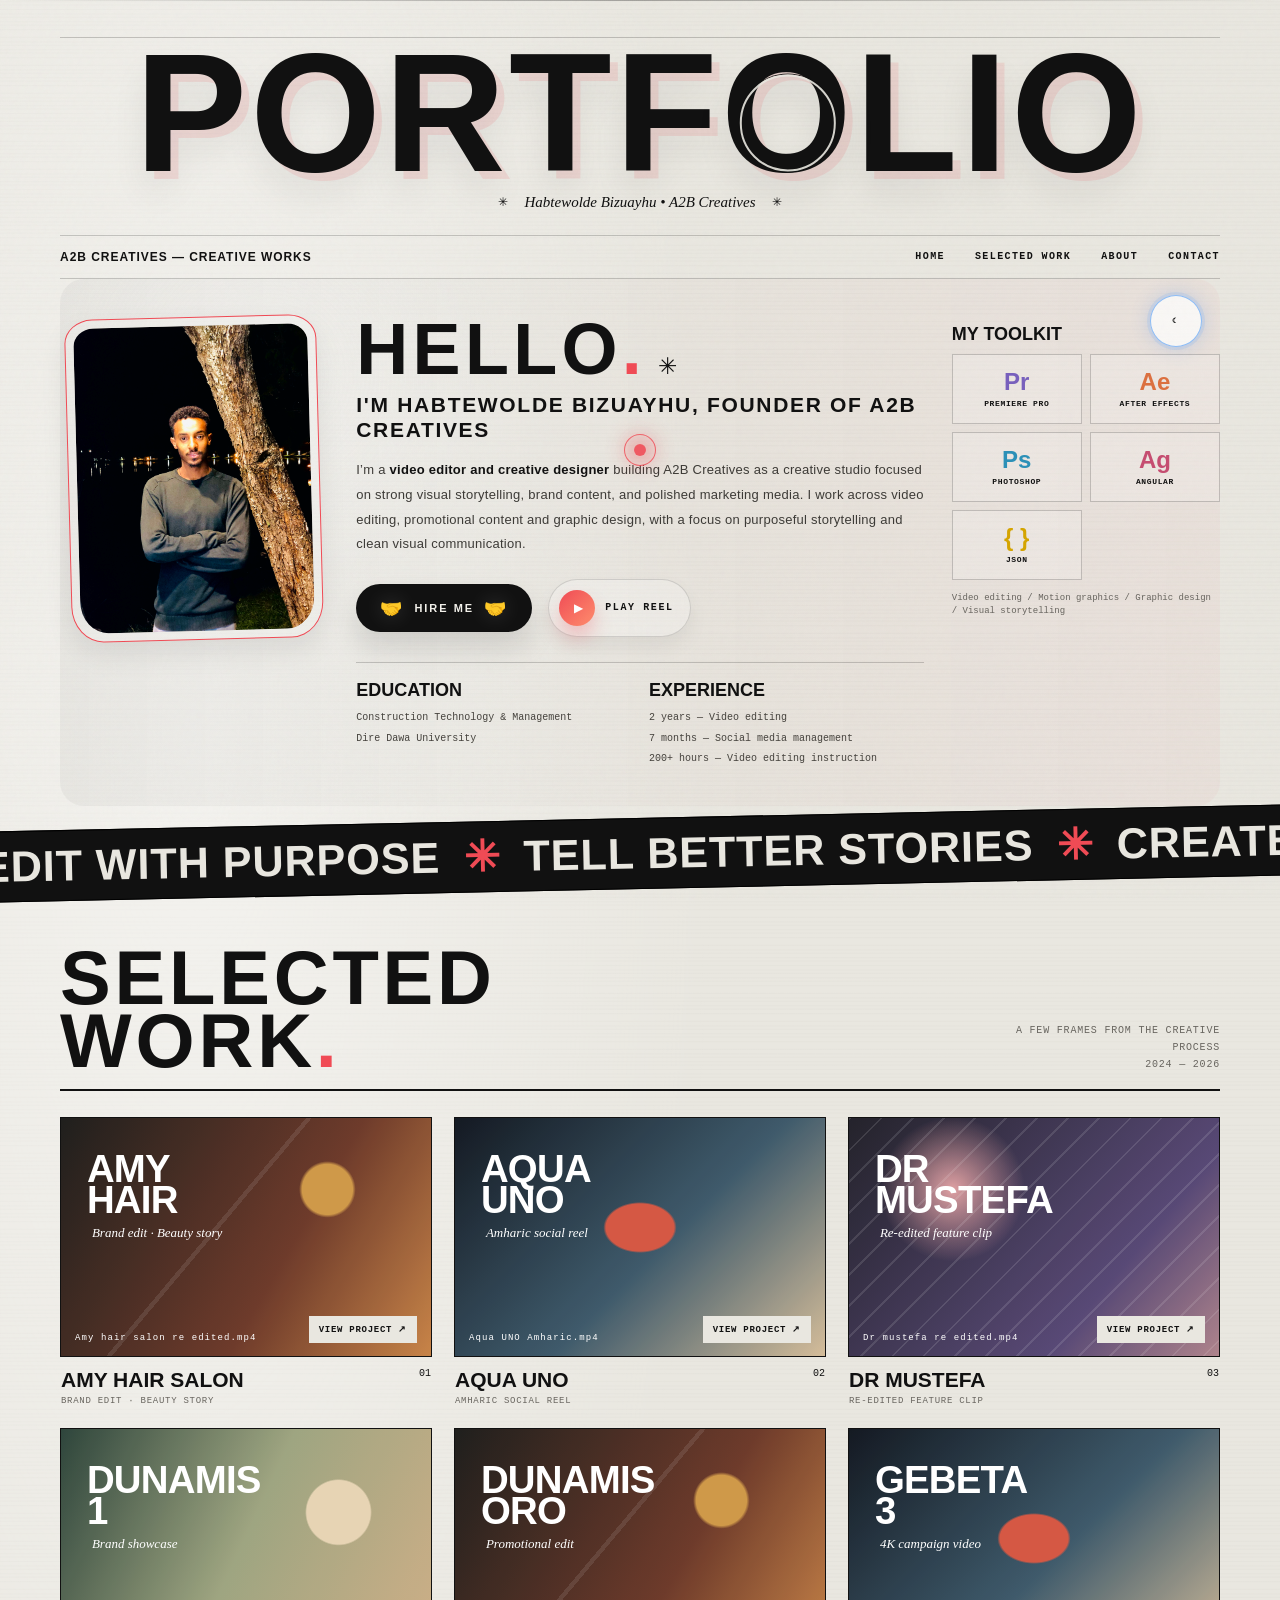
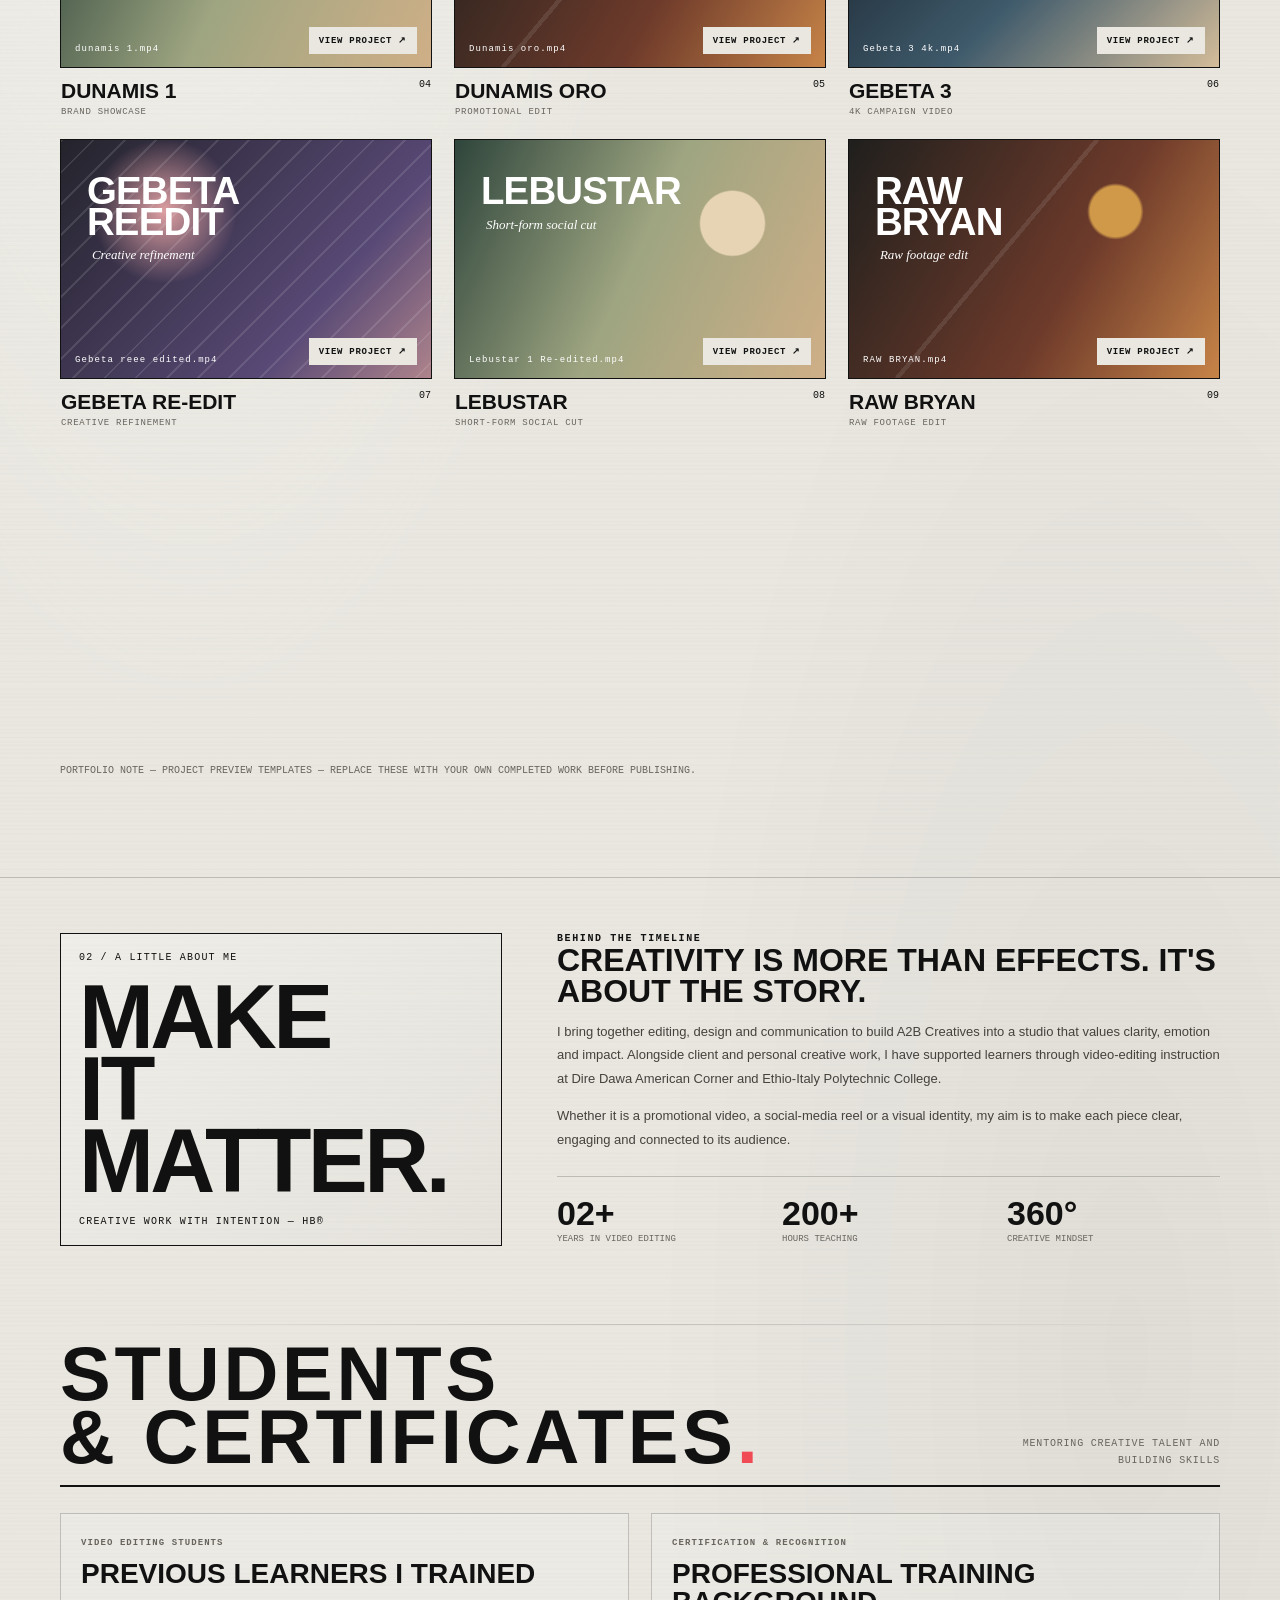
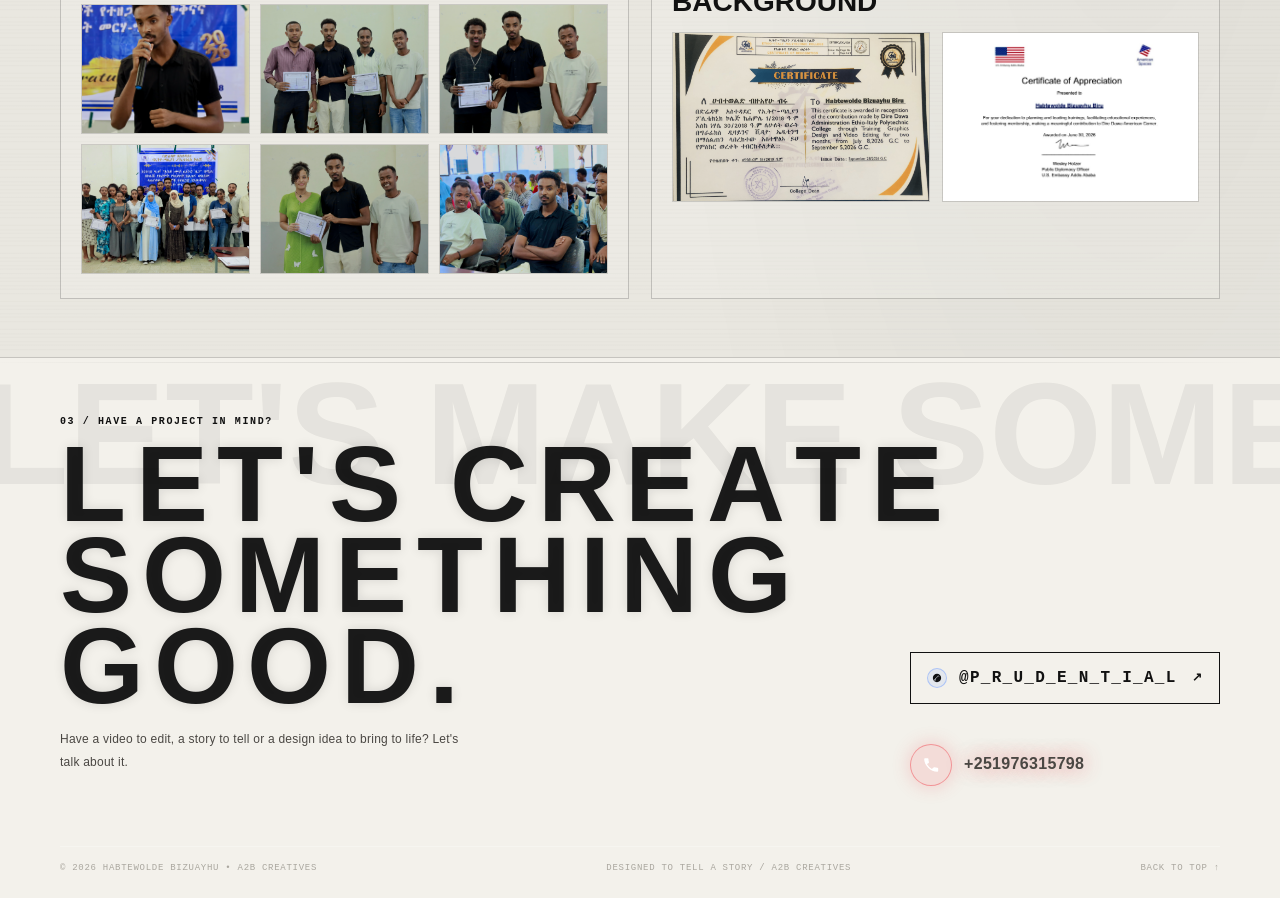
==== commit 1edae746: "Add Angular and JSON to toolkit Co-authored-by: Copilot <223556219+Copilot@users.noreply.github.com>" ====
--- a/habtewolde-portfolio-website/habtewolde-portfolio-html-css-js/habtewolde-portfolio/index.html
+++ b/habtewolde-portfolio-website/habtewolde-portfolio-html-css-js/habtewolde-portfolio/index.html
@@ -79,6 +79,8 @@
           <div class="skill"><span class="skill-mark">Pr</span><small>Premiere Pro</small></div>
           <div class="skill"><span class="skill-mark">Ae</span><small>After Effects</small></div>
           <div class="skill"><span class="skill-mark">Ps</span><small>Photoshop</small></div>
+          <div class="skill"><span class="skill-mark">Ag</span><small>Angular</small></div>
+          <div class="skill"><span class="skill-mark">{ }</span><small>JSON</small></div>
         </div>
         <p class="skill-caption">Video editing / Motion graphics / Graphic design / Visual storytelling</p>
       </aside>
--- a/habtewolde-portfolio-website/habtewolde-portfolio-html-css-js/habtewolde-portfolio/css/style.css
+++ b/habtewolde-portfolio-website/habtewolde-portfolio-html-css-js/habtewolde-portfolio/css/style.css
@@ -421,6 +421,7 @@
     .skill:nth-child(2) .skill-mark { color:#dc7040; }
     .skill:nth-child(3) .skill-mark { color:#2c91b8; }
     .skill:nth-child(4) .skill-mark { color:#c64d71; }
+    .skill:nth-child(5) .skill-mark { color:#d5a500; }
     .skill small { font:700 8px var(--mono); letter-spacing:.08em; text-transform:uppercase; }
     .skill-caption { font:9px/1.5 var(--mono); color:var(--muted); margin:12px 0 0; }
 
@@ -787,7 +788,7 @@
       .intro { grid-template-columns: minmax(180px, .72fr) minmax(0, 1.4fr); gap:22px; }
       .masthead h1 { font-size: clamp(72px, 12vw, 140px); }
       .skills { grid-column:1/-1; padding-top:0; }
-      .skill-grid { grid-template-columns:repeat(4,1fr); }
+      .skill-grid { grid-template-columns:repeat(auto-fit,minmax(90px,1fr)); }
       .skill { min-height:60px; }
       .skill-mark { font-size:20px; }
       .skill-caption { margin-top:8px; }
@@ -799,7 +800,7 @@
       :root { --page: min(calc(100% - 38px), 650px); }
       .intro { grid-template-columns: minmax(145px,.72fr) minmax(0,1.4fr); gap:20px; }
       .skills { grid-column:1/-1; padding-top:0; }
-      .skill-grid { grid-template-columns:repeat(4,1fr); }
+      .skill-grid { grid-template-columns:repeat(auto-fit,minmax(90px,1fr)); }
       .skill { min-height:60px; }
       .skill-mark { font-size:20px; }
       .skill-caption { margin-top:8px; }
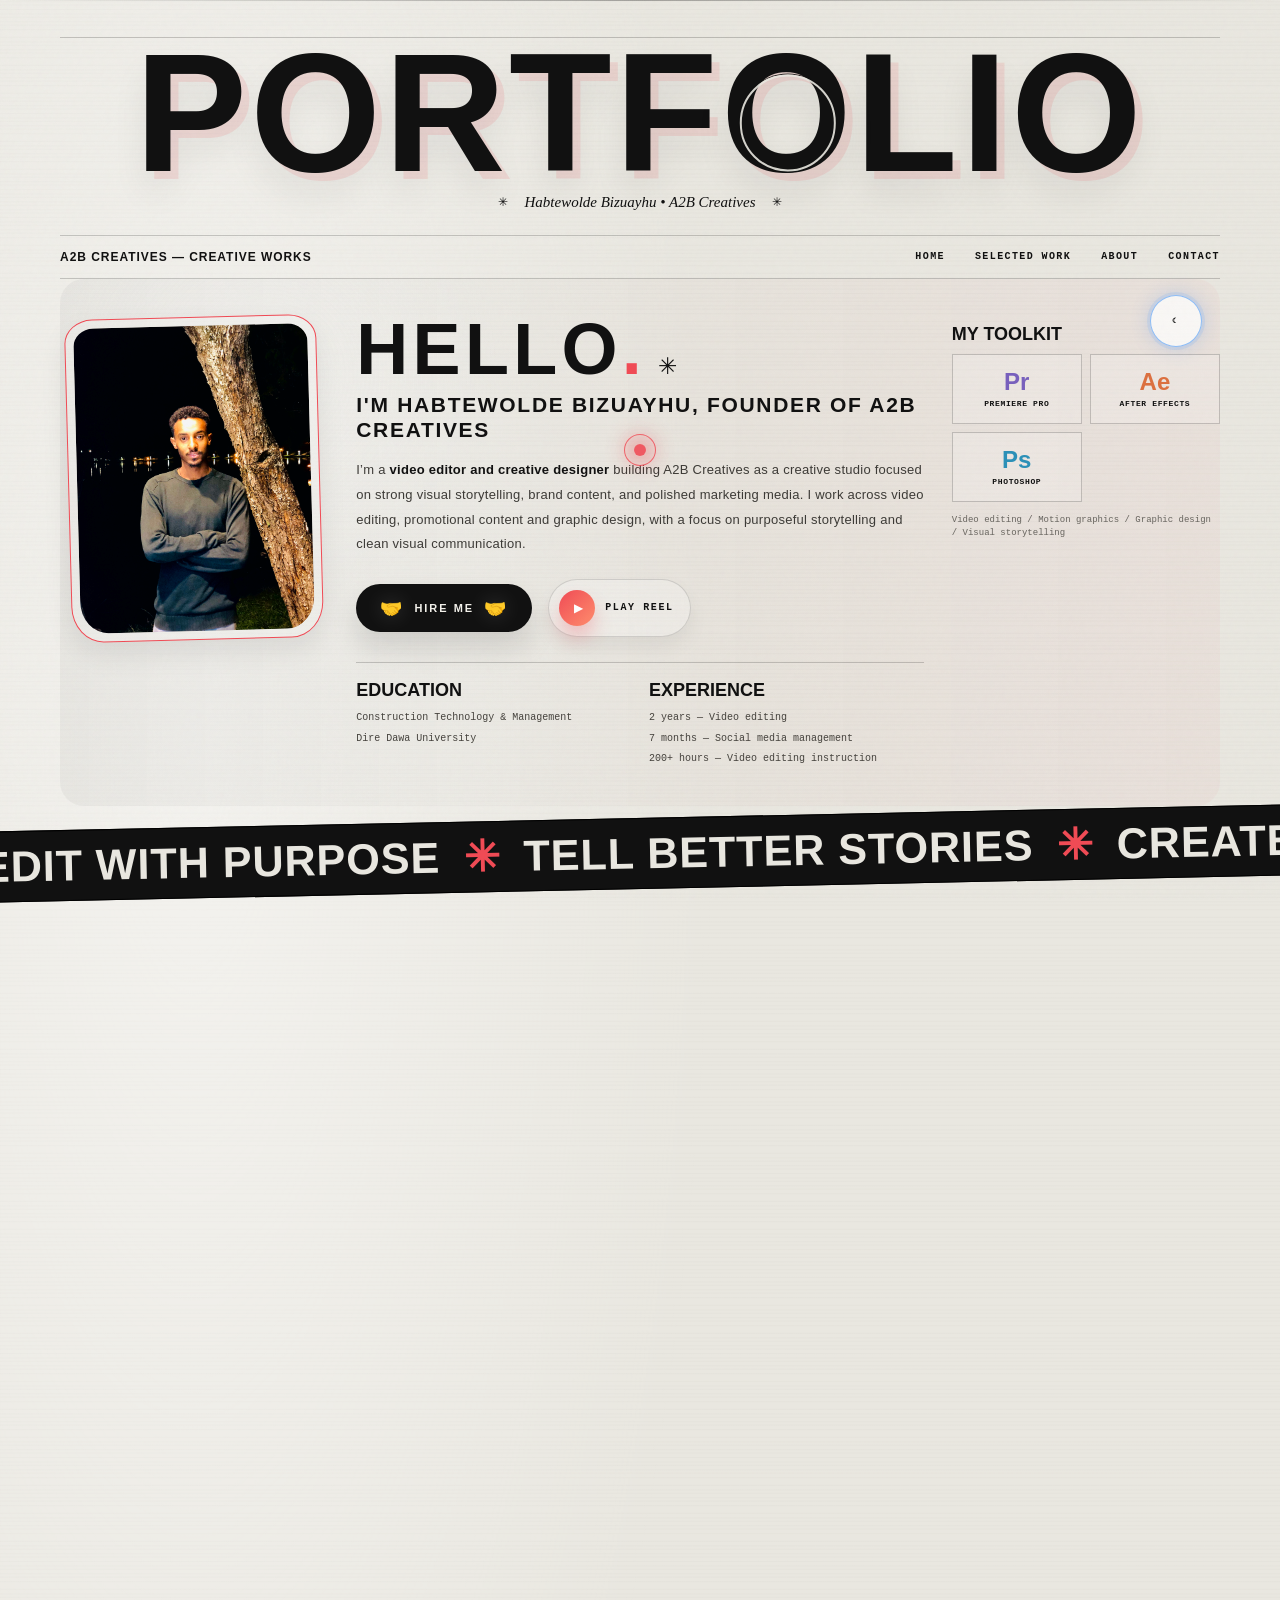
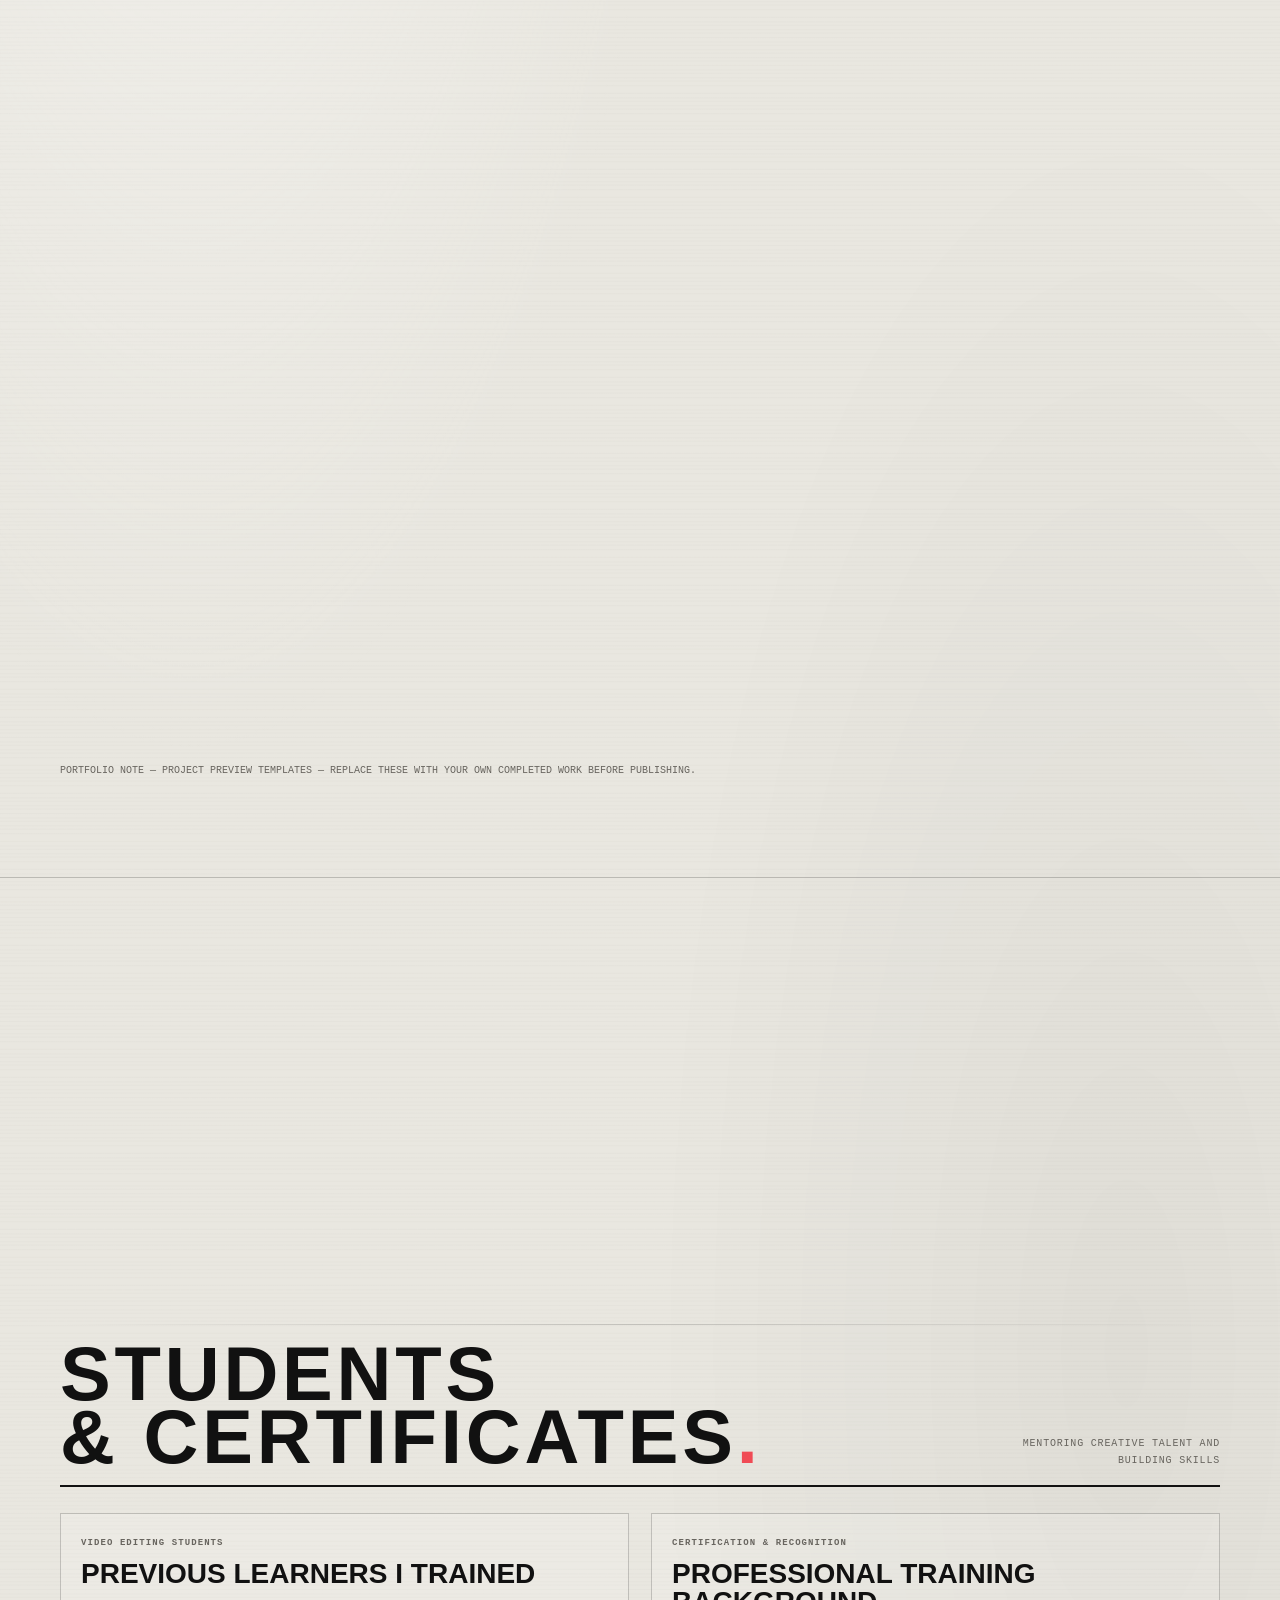
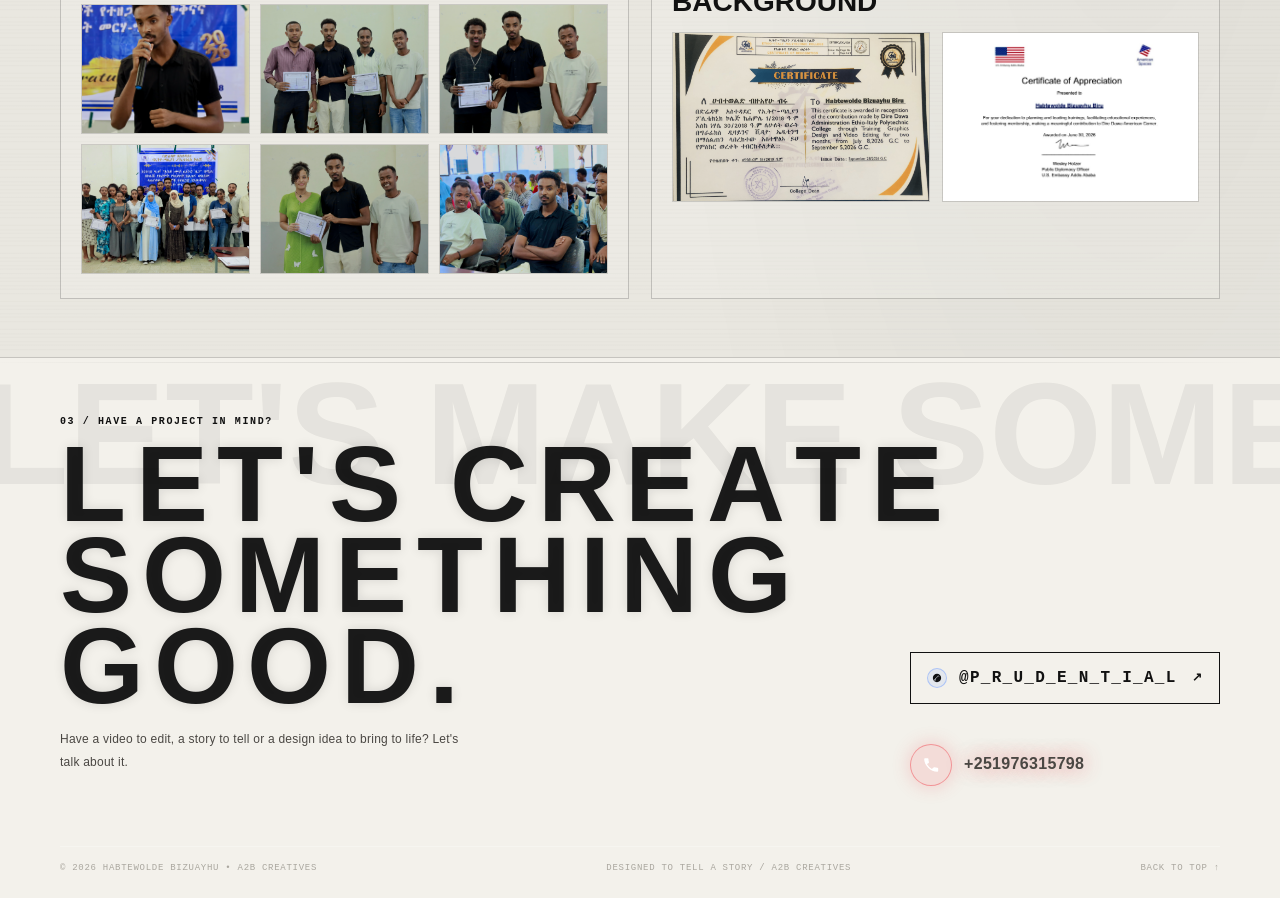
==== commit bba01b4c: "Add portfolio opening animation Co-authored-by: Copilot <223556219+Copilot@users.noreply.github.com>" ====
--- a/habtewolde-portfolio-website/habtewolde-portfolio-html-css-js/habtewolde-portfolio/index.html
+++ b/habtewolde-portfolio-website/habtewolde-portfolio-html-css-js/habtewolde-portfolio/index.html
@@ -11,6 +11,12 @@
 </head>
 <body>
   <div class="grain" aria-hidden="true"></div>
+  <div class="opening-screen" aria-hidden="true">
+    <div class="opening-screen__content">
+      <span>A2B CREATIVES</span>
+      <strong>PORTFOLIO<span>.</span></strong>
+    </div>
+  </div>
   <header class="wrap" id="home">
     <div class="topline"><span></span><span></span></div>
     <div class="masthead">
@@ -79,8 +85,6 @@
           <div class="skill"><span class="skill-mark">Pr</span><small>Premiere Pro</small></div>
           <div class="skill"><span class="skill-mark">Ae</span><small>After Effects</small></div>
           <div class="skill"><span class="skill-mark">Ps</span><small>Photoshop</small></div>
-          <div class="skill"><span class="skill-mark">Ag</span><small>Angular</small></div>
-          <div class="skill"><span class="skill-mark">{ }</span><small>JSON</small></div>
         </div>
         <p class="skill-caption">Video editing / Motion graphics / Graphic design / Visual storytelling</p>
       </aside>
--- a/habtewolde-portfolio-website/habtewolde-portfolio-html-css-js/habtewolde-portfolio/css/style.css
+++ b/habtewolde-portfolio-website/habtewolde-portfolio-html-css-js/habtewolde-portfolio/css/style.css
@@ -65,6 +65,23 @@
       height: 16px;
       background: rgba(240, 75, 85, 1);
     }
+    .opening-screen {
+      position: fixed;
+      inset: 0;
+      z-index: 10000;
+      display: grid;
+      place-items: center;
+      background: var(--ink);
+      color: var(--paper);
+      pointer-events: none;
+      animation: openingCurtain .9s cubic-bezier(.76, 0, .24, 1) .25s forwards;
+    }
+    .opening-screen__content { display: grid; gap: 12px; text-align: center; animation: openingText .45s ease both; }
+    .opening-screen__content > span { font: 700 10px var(--mono); letter-spacing: .3em; }
+    .opening-screen__content strong { font: 900 clamp(42px, 10vw, 100px)/.9 var(--display); letter-spacing: .04em; }
+    .opening-screen__content strong span { color: var(--red); }
+    @keyframes openingCurtain { to { transform: translateY(-100%); visibility: hidden; } }
+    @keyframes openingText { from { opacity: 0; transform: translateY(12px); } to { opacity: 1; transform: translateY(0); } }
     .grain { position: fixed; inset: 0; z-index: 20; pointer-events: none; opacity: .10; mix-blend-mode: multiply; background-image: url("data:image/svg+xml,%3Csvg viewBox='0 0 180 180' xmlns='http://www.w3.org/2000/svg'%3E%3Cfilter id='n'%3E%3CfeTurbulence type='fractalNoise' baseFrequency='.88' numOctaves='3' stitchTiles='stitch'/%3E%3C/filter%3E%3Crect width='100%25' height='100%25' filter='url(%23n)' opacity='.24'/%3E%3C/svg%3E"); }
     .wrap { width: var(--page); margin: 0 auto; }
     .eyebrow { font: 700 10px/1.2 var(--mono); letter-spacing: .16em; text-transform: uppercase; }
@@ -420,8 +437,6 @@
     .skill:nth-child(1) .skill-mark { color:#7860bd; }
     .skill:nth-child(2) .skill-mark { color:#dc7040; }
     .skill:nth-child(3) .skill-mark { color:#2c91b8; }
-    .skill:nth-child(4) .skill-mark { color:#c64d71; }
-    .skill:nth-child(5) .skill-mark { color:#d5a500; }
     .skill small { font:700 8px var(--mono); letter-spacing:.08em; text-transform:uppercase; }
     .skill-caption { font:9px/1.5 var(--mono); color:var(--muted); margin:12px 0 0; }
 
@@ -788,7 +803,7 @@
       .intro { grid-template-columns: minmax(180px, .72fr) minmax(0, 1.4fr); gap:22px; }
       .masthead h1 { font-size: clamp(72px, 12vw, 140px); }
       .skills { grid-column:1/-1; padding-top:0; }
-      .skill-grid { grid-template-columns:repeat(auto-fit,minmax(90px,1fr)); }
+      .skill-grid { grid-template-columns:repeat(4,1fr); }
       .skill { min-height:60px; }
       .skill-mark { font-size:20px; }
       .skill-caption { margin-top:8px; }
@@ -800,7 +815,7 @@
       :root { --page: min(calc(100% - 38px), 650px); }
       .intro { grid-template-columns: minmax(145px,.72fr) minmax(0,1.4fr); gap:20px; }
       .skills { grid-column:1/-1; padding-top:0; }
-      .skill-grid { grid-template-columns:repeat(auto-fit,minmax(90px,1fr)); }
+      .skill-grid { grid-template-columns:repeat(4,1fr); }
       .skill { min-height:60px; }
       .skill-mark { font-size:20px; }
       .skill-caption { margin-top:8px; }
@@ -839,7 +854,10 @@
       .modal-panel { padding:23px 17px; }
       .modal-panel h3 { font-size:32px; }
     }
-    @media (prefers-reduced-motion:reduce) { *,*::before,*::after { scroll-behavior:auto!important; animation-duration:.01ms!important; transition-duration:.01ms!important; } }
+    @media (prefers-reduced-motion:reduce) {
+      *,*::before,*::after { scroll-behavior:auto!important; animation-duration:.01ms!important; transition-duration:.01ms!important; }
+      .opening-screen { display:none; }
+    }
 
 
 /* Accessibility and interaction states */
